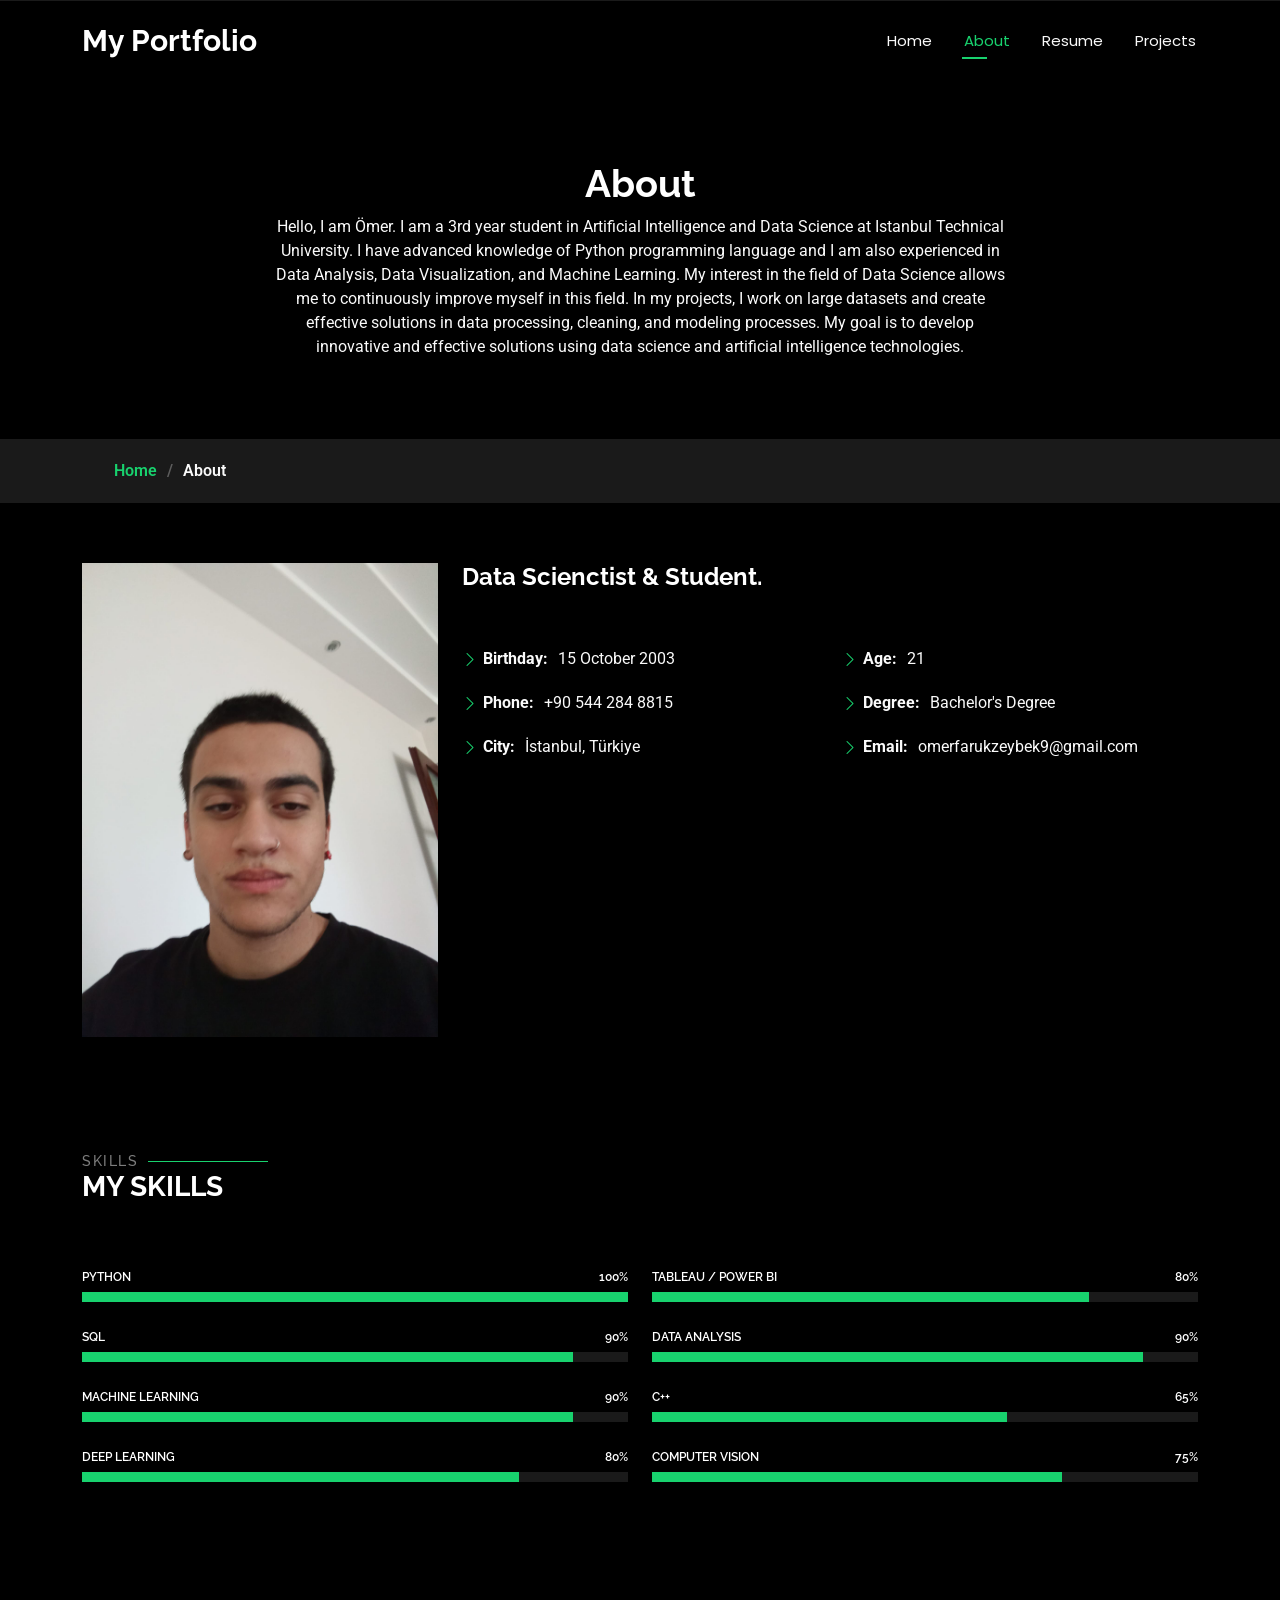
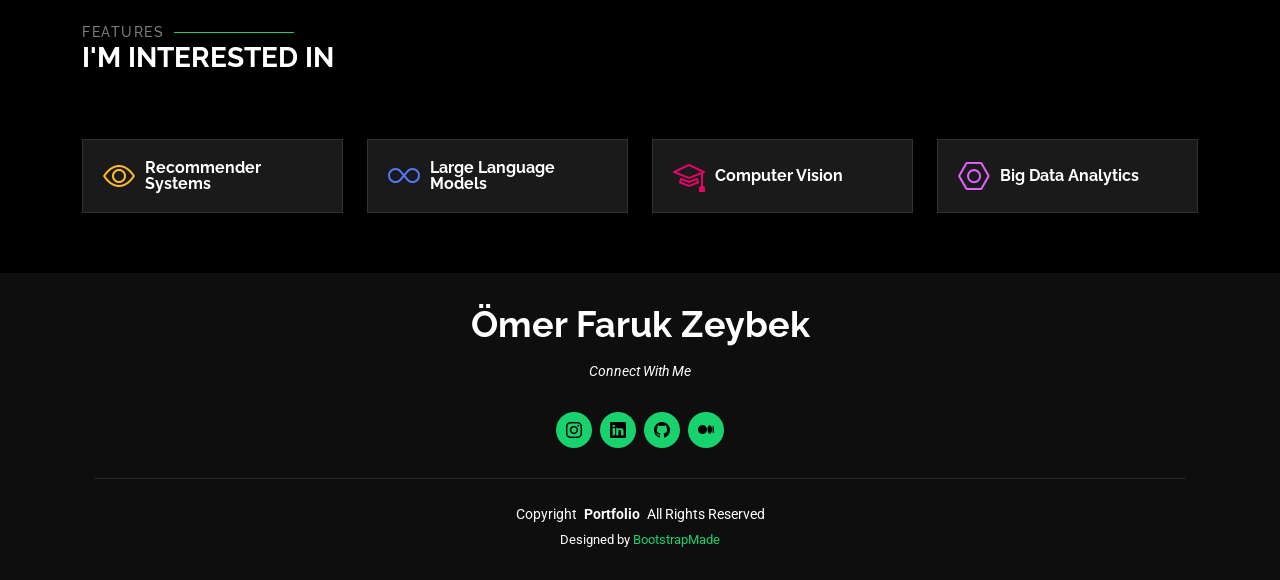
==== about.html @ 0b66c5a7 "initial commit" ====
<!DOCTYPE html>
<html lang="en">

<head>
  <meta charset="utf-8">
  <meta content="width=device-width, initial-scale=1.0" name="viewport">
  <title>Omer's Portfolio Website</title>
  <meta name="description" content="Omer's personal portfolio featuring data science, artificial intelligence projects. Explore detailed information about my professional background, projects, and contact details.">
  <meta name="keywords" content="Omer, Data Science, Artificial Intelligence, Data Analysis, Machine Learning, Python, Project Portfolio, Technology, Software Development, Data Science Projects">

  <!-- Favicons -->
  <link href="assets/img/favicon.png" rel="icon">
  <link href="assets/img/apple-touch-icon.png" rel="apple-touch-icon">

  <!-- Fonts -->
  <link href="https://fonts.googleapis.com" rel="preconnect">
  <link href="https://fonts.gstatic.com" rel="preconnect" crossorigin>
  <link href="https://fonts.googleapis.com/css2?family=Roboto:ital,wght@0,100;0,300;0,400;0,500;0,700;0,900;1,100;1,300;1,400;1,500;1,700;1,900&family=Poppins:ital,wght@0,100;0,200;0,300;0,400;0,500;0,600;0,700;0,800;0,900;1,100;1,200;1,300;1,400;1,500;1,600;1,700;1,800;1,900&family=Raleway:ital,wght@0,100;0,200;0,300;0,400;0,500;0,600;0,700;0,800;0,900;1,100;1,200;1,300;1,400;1,500;1,600;1,700;1,800;1,900&display=swap" rel="stylesheet">

  <!-- Vendor CSS Files -->
  <link href="assets/vendor/bootstrap/css/bootstrap.min.css" rel="stylesheet">
  <link href="assets/vendor/bootstrap-icons/bootstrap-icons.css" rel="stylesheet">
  <link href="assets/vendor/aos/aos.css" rel="stylesheet">
  <link href="assets/vendor/swiper/swiper-bundle.min.css" rel="stylesheet">
  <link href="assets/vendor/glightbox/css/glightbox.min.css" rel="stylesheet">

  <!-- Main CSS File -->
  <link href="assets/css/main.css" rel="stylesheet">

  <!-- =======================================================
  * Template Name: Personal
  * Template URL: https://bootstrapmade.com/personal-free-resume-bootstrap-template/
  * Updated: Nov 04 2024 with Bootstrap v5.3.3
  * Author: BootstrapMade.com
  * License: https://bootstrapmade.com/license/
  ======================================================== -->
</head>

<body class="about-page">

  <header id="header" class="header d-flex align-items-center fixed-top">
    <div class="container-fluid container-xl position-relative d-flex align-items-center justify-content-between">

      <a href="index.html" class="logo d-flex align-items-center">
        <!-- Uncomment the line below if you also wish to use an image logo -->
        <!-- <img src="assets/img/logo.png" alt=""> -->
        <h1 class="sitename">My Portfolio</h1>
      </a>

      <nav id="navmenu" class="navmenu">
        <ul>
          <li><a href="index.html">Home</a></li>
          <li><a href="about.html" class="active">About</a></li>
          <li><a href="resume.html">Resume</a></li>
          <li><a href="services.html">Projects</a></li>
        </ul>
        <i class="mobile-nav-toggle d-xl-none bi bi-list"></i>
      </nav>

    </div>
  </header>

  <main class="main">

    <!-- Page Title -->
    <div class="page-title" data-aos="fade">
      <div class="heading">
        <div class="container">
          <div class="row d-flex justify-content-center text-center">
            <div class="col-lg-8">
              <h1>About</h1>
              <p class="mb-0">Hello, I am Ömer. I am a 3rd year student in Artificial Intelligence and Data Science at Istanbul Technical University. I have advanced knowledge of Python programming language and I am also experienced in Data Analysis, Data Visualization, and Machine Learning.
                My interest in the field of Data Science allows me to continuously improve myself in this field. In my projects, I work on large datasets and create effective solutions in data processing, cleaning, and modeling processes. My goal is to develop innovative and effective solutions using data science and artificial intelligence technologies.</p>
            </div>
          </div>
        </div>
      </div>
      <nav class="breadcrumbs">
        <div class="container">
          <ol>
            <li><a href="index.html">Home</a></li>
            <li class="current">About</li>
          </ol>
        </div>
      </nav>
    </div><!-- End Page Title -->

    <!-- About Section -->
    <section id="about" class="about section">

      <div class="container" data-aos="fade-up" data-aos-delay="100">

        <div class="row gy-4 justify-content-center">
          <div class="col-lg-4">
            <img src="assets/img/profile-img.jpg" class="img-fluid" alt="">
          </div>
          <div class="col-lg-8 content">
            <h2>Data Scienctist &amp; Student.</h2>
            <p class="fst-italic py-3">
            </p>
            <div class="row">
              <div class="col-lg-6">
                <ul>
                  <li><i class="bi bi-chevron-right"></i> <strong>Birthday:</strong> <span>15 October 2003</span></li>
                  <li><i class="bi bi-chevron-right"></i> <strong>Phone:</strong> <span>+90 544 284 8815</span></li>
                  <li><i class="bi bi-chevron-right"></i> <strong>City:</strong> <span>İstanbul, Türkiye</span></li>
                </ul>
              </div>
              <div class="col-lg-6">
                <ul>
                  <li><i class="bi bi-chevron-right"></i> <strong>Age:</strong> <span>21</span></li>
                  <li><i class="bi bi-chevron-right"></i> <strong>Degree:</strong> <span>Bachelor's Degree</span></li>
                  <li><i class="bi bi-chevron-right"></i> <strong>Email:</strong> <span>omerfarukzeybek9@gmail.com</span></li>
                </ul>
              </div>
            </div>
          </div>
        </div>

      </div>

    </section><!-- /About Section -->

    <!-- Skills Section -->
    <section id="skills" class="skills section">

      <!-- Section Title -->
      <div class="container section-title" data-aos="fade-up">
        <h2>Skills</h2>
        <div><span>My</span> <span class="description-title">Skills</span></div>
      </div><!-- End Section Title -->

      <div class="container" data-aos="fade-up" data-aos-delay="100">

        <div class="row skills-content skills-animation">

          <div class="col-lg-6">

            <div class="progress">
              <span class="skill"><span>Python</span> <i class="val">100%</i></span>
              <div class="progress-bar-wrap">
                <div class="progress-bar" role="progressbar" aria-valuenow="100" aria-valuemin="0" aria-valuemax="100"></div>
              </div>
            </div><!-- End Skills Item -->

            <div class="progress">
              <span class="skill"><span>SQL</span> <i class="val">90%</i></span>
              <div class="progress-bar-wrap">
                <div class="progress-bar" role="progressbar" aria-valuenow="90" aria-valuemin="0" aria-valuemax="100"></div>
              </div>
            </div><!-- End Skills Item -->

            <div class="progress">
              <span class="skill"><span>Machine Learning</span> <i class="val">90%</i></span>
              <div class="progress-bar-wrap">
                <div class="progress-bar" role="progressbar" aria-valuenow="90" aria-valuemin="0" aria-valuemax="100"></div>
              </div>
            </div>
            <div class="progress">
              <span class="skill"><span>Deep Learning</span> <i class="val">80%</i></span>
              <div class="progress-bar-wrap">
                <div class="progress-bar" role="progressbar" aria-valuenow="80" aria-valuemin="0" aria-valuemax="100"></div>
              </div>
            </div><!-- End Skills Item -->

          </div>

          <div class="col-lg-6">

            <div class="progress">
              <span class="skill"><span>Tableau / Power BI</span> <i class="val">80%</i></span>
              <div class="progress-bar-wrap">
                <div class="progress-bar" role="progressbar" aria-valuenow="80" aria-valuemin="0" aria-valuemax="100"></div>
              </div>
            </div><!-- End Skills Item -->

            <div class="progress">
              <span class="skill"><span>Data Analysis</span> <i class="val">90%</i></span>
              <div class="progress-bar-wrap">
                <div class="progress-bar" role="progressbar" aria-valuenow="90" aria-valuemin="0" aria-valuemax="100"></div>
              </div>
            </div><!-- End Skills Item -->

            <div class="progress">
              <span class="skill"><span>C++</span> <i class="val">65%</i></span>
              <div class="progress-bar-wrap">
                <div class="progress-bar" role="progressbar" aria-valuenow="65" aria-valuemin="0" aria-valuemax="100"></div>
              </div>
            </div>
            <div class="progress">
              <span class="skill"><span>Computer Vision</span> <i class="val">75%</i></span>
              <div class="progress-bar-wrap">
                <div class="progress-bar" role="progressbar" aria-valuenow="75" aria-valuemin="0" aria-valuemax="100"></div>
              </div>
            </div><!-- End Skills Item -->

          </div>

        </div>

      </div>

    </section><!-- /Skills Section -->

    <!-- Interests Section -->
    <section id="interests" class="interests section">

      <!-- Section Title -->
      <div class="container section-title" data-aos="fade-up">
        <h2>Features</h2>
        <div><span>I'm</span> <span class="description-title">interested in</span></div>
      </div><!-- End Section Title -->

      <div class="container">

        <div class="row gy-4">

          <div class="col-lg-3 col-md-4" data-aos="fade-up" data-aos-delay="100">
            <div class="features-item">
              <i class="bi bi-eye" style="color: #ffbb2c;"></i>
              <h3><a href="" class="stretched-link">Recommender Systems</a></h3>
            </div>
          </div><!-- End Feature Item -->

          <div class="col-lg-3 col-md-4" data-aos="fade-up" data-aos-delay="200">
            <div class="features-item">
              <i class="bi bi-infinity" style="color: #5578ff;"></i>
              <h3><a href="" class="stretched-link">Large Language Models</a></h3>
            </div>
          </div><!-- End Feature Item -->

          <div class="col-lg-3 col-md-4" data-aos="fade-up" data-aos-delay="300">
            <div class="features-item">
              <i class="bi bi-mortarboard" style="color: #e80368;"></i>
              <h3><a href="" class="stretched-link">Computer Vision</a></h3>
            </div>
          </div><!-- End Feature Item -->
          <div class="col-lg-3 col-md-4" data-aos="fade-up" data-aos-delay="400">
            <div class="features-item">
              <i class="bi bi-nut" style="color: #e361ff;"></i>
              <h3><a href="" class="stretched-link">Big Data Analytics</a></h3>
            </div>
          </div><!-- End Feature Item -->
        </div>

      </div>

    </section><!-- /Interests Section -->

  </main>

  <footer id="footer" class="footer dark-background">
    <div class="container">
      <h3 class="sitename">Ömer Faruk Zeybek</h3>
      <p>Connect With Me</p>
      <div class="social-links d-flex justify-content-center">
        <a href="https://www.instagram.com/omerzzeybek9/" target="_blank"><i class="bi bi-instagram"></i></a>
        <a href="https://www.linkedin.com/in/%C3%B6mer-faruk-zeybek/" target="_blank"><i class="bi bi-linkedin"></i></a>
        <a href="https://github.com/omerzzeybek9" target="_blank"><i class="bi bi-github"></i></a>
        <a href="https://medium.com/@omerfarukzeybek9" target="_blank"><i class="bi bi-medium"></i></a>
      </div>
      <div class="container">
        <div class="copyright">
          <span>Copyright</span> <strong class="px-1 sitename">Portfolio</strong> <span>All Rights Reserved</span>
        </div>
        <div class="credits">
          Designed by <a href="https://bootstrapmade.com/">BootstrapMade</a>
        </div>
      </div>
    </div>
  </footer>

  <!-- Scroll Top -->
  <a href="#" id="scroll-top" class="scroll-top d-flex align-items-center justify-content-center"><i class="bi bi-arrow-up-short"></i></a>

  <!-- Preloader -->
  <div id="preloader"></div>

  <!-- Vendor JS Files -->
  <script src="assets/vendor/bootstrap/js/bootstrap.bundle.min.js"></script>
  <script src="assets/vendor/php-email-form/validate.js"></script>
  <script src="assets/vendor/aos/aos.js"></script>
  <script src="assets/vendor/typed.js/typed.umd.js"></script>
  <script src="assets/vendor/purecounter/purecounter_vanilla.js"></script>
  <script src="assets/vendor/waypoints/noframework.waypoints.js"></script>
  <script src="assets/vendor/swiper/swiper-bundle.min.js"></script>
  <script src="assets/vendor/glightbox/js/glightbox.min.js"></script>
  <script src="assets/vendor/imagesloaded/imagesloaded.pkgd.min.js"></script>
  <script src="assets/vendor/isotope-layout/isotope.pkgd.min.js"></script>

  <!-- Main JS File -->
  <script src="assets/js/main.js"></script>

</body>

</html>
---- assets/css/main.css ----
/**
* Template Name: Personal
* Template URL: https://bootstrapmade.com/personal-free-resume-bootstrap-template/
* Updated: Nov 04 2024 with Bootstrap v5.3.3
* Author: BootstrapMade.com
* License: https://bootstrapmade.com/license/
*/

/*--------------------------------------------------------------
# Font & Color Variables
# Help: https://bootstrapmade.com/color-system/
--------------------------------------------------------------*/
/* Fonts */
:root {
  --default-font: "Roboto",  system-ui, -apple-system, "Segoe UI", Roboto, "Helvetica Neue", Arial, "Noto Sans", "Liberation Sans", sans-serif, "Apple Color Emoji", "Segoe UI Emoji", "Segoe UI Symbol", "Noto Color Emoji";
  --heading-font: "Raleway",  sans-serif;
  --nav-font: "Poppins",  sans-serif;
}

/* Global Colors - The following color variables are used throughout the website. Updating them here will change the color scheme of the entire website */
:root { 
  --background-color: #000000; /* Background color for the entire website, including individual sections */
  --default-color: #fafafa; /* Default color used for the majority of the text content across the entire website */
  --heading-color: #ffffff; /* Color for headings, subheadings and title throughout the website */
  --accent-color: #18d26e; /* Accent color that represents your brand on the website. It's used for buttons, links, and other elements that need to stand out */
  --surface-color: #1a1a1a; /* The surface color is used as a background of boxed elements within sections, such as cards, icon boxes, or other elements that require a visual separation from the global background. */
  --contrast-color: #000000; /* Contrast color for text, ensuring readability against backgrounds of accent, heading, or default colors. */
}

/* Nav Menu Colors - The following color variables are used specifically for the navigation menu. They are separate from the global colors to allow for more customization options */
:root {
  --nav-color: #fafafa;  /* The default color of the main navmenu links */
  --nav-hover-color: #18d26e; /* Applied to main navmenu links when they are hovered over or active */
  --nav-mobile-background-color: #1a1a1a; /* Used as the background color for mobile navigation menu */
  --nav-dropdown-background-color: #1a1a1a; /* Used as the background color for dropdown items that appear when hovering over primary navigation items */
  --nav-dropdown-color: #fafafa; /* Used for navigation links of the dropdown items in the navigation menu. */
  --nav-dropdown-hover-color: #18d26e; /* Similar to --nav-hover-color, this color is applied to dropdown navigation links when they are hovered over. */
}

/* Color Presets - These classes override global colors when applied to any section or element, providing reuse of the sam color scheme. */

.light-background {
  --background-color: #1a1a1a;
  --surface-color: #343434;
}

.dark-background {
  --background-color: rgba(15, 15, 15, 0.975);
  --default-color: #ffffff;
  --heading-color: #ffffff;
  --surface-color: #292929f9;
  --contrast-color: #000000;
}

/* Smooth scroll */
:root {
  scroll-behavior: smooth;
}

/*--------------------------------------------------------------
# General Styling & Shared Classes
--------------------------------------------------------------*/
body {
  color: var(--default-color);
  background-color: var(--background-color);
  font-family: var(--default-font);
}

a {
  color: var(--accent-color);
  text-decoration: none;
  transition: 0.3s;
}

a:hover {
  color: color-mix(in srgb, var(--accent-color), transparent 25%);
  text-decoration: none;
}

h1,
h2,
h3,
h4,
h5,
h6 {
  color: var(--heading-color);
  font-family: var(--heading-font);
}

/* PHP Email Form Messages
------------------------------*/
.php-email-form .error-message {
  display: none;
  background: #df1529;
  color: #ffffff;
  text-align: left;
  padding: 15px;
  margin-bottom: 24px;
  font-weight: 600;
}

.php-email-form .sent-message {
  display: none;
  color: #ffffff;
  background: #059652;
  text-align: center;
  padding: 15px;
  margin-bottom: 24px;
  font-weight: 600;
}

.php-email-form .loading {
  display: none;
  background: var(--surface-color);
  text-align: center;
  padding: 15px;
  margin-bottom: 24px;
}

.php-email-form .loading:before {
  content: "";
  display: inline-block;
  border-radius: 50%;
  width: 24px;
  height: 24px;
  margin: 0 10px -6px 0;
  border: 3px solid var(--accent-color);
  border-top-color: var(--surface-color);
  animation: php-email-form-loading 1s linear infinite;
}

@keyframes php-email-form-loading {
  0% {
    transform: rotate(0deg);
  }

  100% {
    transform: rotate(360deg);
  }
}

/*--------------------------------------------------------------
# Global Header
--------------------------------------------------------------*/
.header {
  --background-color: rgba(0, 0, 0, 0);
  color: var(--default-color);
  background-color: var(--background-color);
  padding: 15px 0;
  transition: all 0.5s;
  z-index: 997;
}

.header .logo {
  line-height: 1;
}

.header .logo img {
  max-height: 32px;
  margin-right: 8px;
}

.header .logo h1 {
  font-size: 30px;
  margin: 0;
  font-weight: 700;
  color: var(--heading-color);
}

.scrolled .header {
  box-shadow: 0px 0 18px rgba(0, 0, 0, 0.1);
}

/* Global Header on Scroll
------------------------------*/
.scrolled .header {
  --background-color: rgba(0, 0, 0, 0.8);
}

/*--------------------------------------------------------------
# Navigation Menu
--------------------------------------------------------------*/
/* Desktop Navigation */
@media (min-width: 1200px) {
  .navmenu {
    padding: 0;
  }

  .navmenu ul {
    margin: 0;
    padding: 0;
    display: flex;
    list-style: none;
    align-items: center;
  }

  .navmenu li {
    position: relative;
  }

  .navmenu>ul>li {
    white-space: nowrap;
    padding: 15px 14px;
  }

  .navmenu>ul>li:last-child {
    padding-right: 0;
  }

  .navmenu a,
  .navmenu a:focus {
    color: var(--nav-color);
    font-size: 15px;
    padding: 0 2px;
    font-family: var(--nav-font);
    font-weight: 400;
    display: flex;
    align-items: center;
    justify-content: space-between;
    white-space: nowrap;
    transition: 0.3s;
    position: relative;
  }

  .navmenu a i,
  .navmenu a:focus i {
    font-size: 12px;
    line-height: 0;
    margin-left: 5px;
    transition: 0.3s;
  }

  .navmenu>ul>li>a:before {
    content: "";
    position: absolute;
    height: 2px;
    bottom: -6px;
    left: 0;
    background-color: var(--nav-hover-color);
    visibility: hidden;
    width: 0px;
    transition: all 0.3s ease-in-out 0s;
  }

  .navmenu a:hover:before,
  .navmenu li:hover>a:before,
  .navmenu .active:before {
    visibility: visible;
    width: 25px;
  }

  .navmenu li:hover>a,
  .navmenu .active,
  .navmenu .active:focus {
    color: var(--nav-hover-color);
  }

  .navmenu .dropdown ul {
    margin: 0;
    padding: 10px 0;
    background: var(--nav-dropdown-background-color);
    display: block;
    position: absolute;
    visibility: hidden;
    left: 14px;
    top: 130%;
    opacity: 0;
    transition: 0.3s;
    border-radius: 4px;
    z-index: 99;
    box-shadow: 0px 0px 30px rgba(0, 0, 0, 0.1);
  }

  .navmenu .dropdown ul li {
    min-width: 200px;
  }

  .navmenu .dropdown ul a {
    padding: 10px 20px;
    font-size: 15px;
    text-transform: none;
    color: var(--nav-dropdown-color);
  }

  .navmenu .dropdown ul a i {
    font-size: 12px;
  }

  .navmenu .dropdown ul a:hover,
  .navmenu .dropdown ul .active:hover,
  .navmenu .dropdown ul li:hover>a {
    color: var(--nav-dropdown-hover-color);
  }

  .navmenu .dropdown:hover>ul {
    opacity: 1;
    top: 100%;
    visibility: visible;
  }

  .navmenu .dropdown .dropdown ul {
    top: 0;
    left: -90%;
    visibility: hidden;
  }

  .navmenu .dropdown .dropdown:hover>ul {
    opacity: 1;
    top: 0;
    left: -100%;
    visibility: visible;
  }
}

/* Mobile Navigation */
@media (max-width: 1199px) {
  .mobile-nav-toggle {
    color: var(--nav-color);
    font-size: 28px;
    line-height: 0;
    margin-right: 10px;
    cursor: pointer;
    transition: color 0.3s;
  }

  .navmenu {
    padding: 0;
    z-index: 9997;
  }

  .navmenu ul {
    display: none;
    list-style: none;
    position: absolute;
    inset: 60px 20px 20px 20px;
    padding: 10px 0;
    margin: 0;
    border-radius: 6px;
    background-color: var(--nav-mobile-background-color);
    border: 1px solid color-mix(in srgb, var(--default-color), transparent 90%);
    box-shadow: none;
    overflow-y: auto;
    transition: 0.3s;
    z-index: 9998;
  }

  .navmenu a,
  .navmenu a:focus {
    color: var(--nav-dropdown-color);
    padding: 10px 20px;
    font-family: var(--nav-font);
    font-size: 17px;
    font-weight: 500;
    display: flex;
    align-items: center;
    justify-content: space-between;
    white-space: nowrap;
    transition: 0.3s;
  }

  .navmenu a i,
  .navmenu a:focus i {
    font-size: 12px;
    line-height: 0;
    margin-left: 5px;
    width: 30px;
    height: 30px;
    display: flex;
    align-items: center;
    justify-content: center;
    border-radius: 50%;
    transition: 0.3s;
    background-color: color-mix(in srgb, var(--accent-color), transparent 90%);
  }

  .navmenu a i:hover,
  .navmenu a:focus i:hover {
    background-color: var(--accent-color);
    color: var(--contrast-color);
  }

  .navmenu a:hover,
  .navmenu .active,
  .navmenu .active:focus {
    color: var(--nav-dropdown-hover-color);
  }

  .navmenu .active i,
  .navmenu .active:focus i {
    background-color: var(--accent-color);
    color: var(--contrast-color);
    transform: rotate(180deg);
  }

  .navmenu .dropdown ul {
    position: static;
    display: none;
    z-index: 99;
    padding: 10px 0;
    margin: 10px 20px;
    background-color: var(--nav-dropdown-background-color);
    transition: all 0.5s ease-in-out;
  }

  .navmenu .dropdown ul ul {
    background-color: rgba(33, 37, 41, 0.1);
  }

  .navmenu .dropdown>.dropdown-active {
    display: block;
    background-color: rgba(33, 37, 41, 0.03);
  }

  .mobile-nav-active {
    overflow: hidden;
  }

  .mobile-nav-active .mobile-nav-toggle {
    color: #fff;
    position: absolute;
    font-size: 32px;
    top: 15px;
    right: 15px;
    margin-right: 0;
    z-index: 9999;
  }

  .mobile-nav-active .navmenu {
    position: fixed;
    overflow: hidden;
    inset: 0;
    background: rgba(33, 37, 41, 0.8);
    transition: 0.3s;
  }

  .mobile-nav-active .navmenu>ul {
    display: block;
  }
}

/*--------------------------------------------------------------
# Global Footer
--------------------------------------------------------------*/
.footer {
  color: var(--default-color);
  background-color: var(--background-color);
  font-size: 14px;
  text-align: center;
  padding: 30px 0;
  position: relative;
}

.footer h3 {
  font-size: 36px;
  font-weight: 700;
  position: relative;
  padding: 0;
  margin: 0 0 15px 0;
}

.footer p {
  font-size: 15;
  font-style: italic;
  padding: 0;
  margin: 0 0 30px 0;
}

.footer .social-links {
  margin: 0 0 30px 0;
}

.footer .social-links a {
  font-size: 16px;
  display: flex;
  align-items: center;
  justify-content: center;
  background: var(--accent-color);
  color: var(--contrast-color);
  line-height: 1;
  margin: 0 4px;
  border-radius: 50%;
  text-align: center;
  width: 36px;
  height: 36px;
  transition: 0.3s;
}

.footer .social-links a:hover {
  background: color-mix(in srgb, var(--accent-color), transparent 20%);
  text-decoration: none;
}

.footer .copyright {
  padding-top: 25px;
  border-top: 1px solid color-mix(in srgb, var(--default-color), transparent 90%);
}

.footer .credits {
  font-size: 13px;
  padding-top: 5px;
}

/*--------------------------------------------------------------
# Preloader
--------------------------------------------------------------*/
#preloader {
  position: fixed;
  inset: 0;
  z-index: 999999;
  overflow: hidden;
  background: var(--background-color);
  transition: all 0.6s ease-out;
}

#preloader:before {
  content: "";
  position: fixed;
  top: calc(50% - 30px);
  left: calc(50% - 30px);
  border: 6px solid #ffffff;
  border-color: var(--accent-color) transparent var(--accent-color) transparent;
  border-radius: 50%;
  width: 60px;
  height: 60px;
  animation: animate-preloader 1.5s linear infinite;
}

@keyframes animate-preloader {
  0% {
    transform: rotate(0deg);
  }

  100% {
    transform: rotate(360deg);
  }
}

/*--------------------------------------------------------------
# Scroll Top Button
--------------------------------------------------------------*/
.scroll-top {
  position: fixed;
  visibility: hidden;
  opacity: 0;
  right: 15px;
  bottom: -15px;
  z-index: 99999;
  background-color: var(--accent-color);
  width: 44px;
  height: 44px;
  border-radius: 50px;
  transition: all 0.4s;
}

.scroll-top i {
  font-size: 24px;
  color: var(--contrast-color);
  line-height: 0;
}

.scroll-top:hover {
  background-color: color-mix(in srgb, var(--accent-color), transparent 20%);
  color: var(--contrast-color);
}

.scroll-top.active {
  visibility: visible;
  opacity: 1;
  bottom: 15px;
}

/*--------------------------------------------------------------
# Disable aos animation delay on mobile devices
--------------------------------------------------------------*/
@media screen and (max-width: 768px) {
  [data-aos-delay] {
    transition-delay: 0 !important;
  }
}

/*--------------------------------------------------------------
# Global Page Titles & Breadcrumbs
--------------------------------------------------------------*/
.page-title {
  color: var(--default-color);
  background-color: var(--background-color);
  position: relative;
}

.page-title .heading {
  padding: 160px 0 80px 0;
  border-top: 1px solid color-mix(in srgb, var(--default-color), transparent 90%);
}

.page-title .heading h1 {
  font-size: 38px;
  font-weight: 700;
}

.page-title nav {
  background-color: color-mix(in srgb, var(--default-color), transparent 90%);
  padding: 20px 0;
}

.page-title nav ol {
  display: flex;
  flex-wrap: wrap;
  list-style: none;
  margin: 0;
  font-size: 16px;
  font-weight: 600;
}

.page-title nav ol li+li {
  padding-left: 10px;
}

.page-title nav ol li+li::before {
  content: "/";
  display: inline-block;
  padding-right: 10px;
  color: color-mix(in srgb, var(--default-color), transparent 70%);
}

/*--------------------------------------------------------------
# Global Sections
--------------------------------------------------------------*/
section,
.section {
  color: var(--default-color);
  background-color: var(--background-color);
  padding: 60px 0;
  scroll-margin-top: 100px;
  overflow: clip;
}

@media (max-width: 1199px) {

  section,
  .section {
    scroll-margin-top: 66px;
  }
}

/*--------------------------------------------------------------
# Global Section Titles
--------------------------------------------------------------*/
.section-title {
  padding-bottom: 60px;
  position: relative;
}

.section-title h2 {
  font-size: 14px;
  font-weight: 500;
  padding: 0;
  line-height: 1px;
  margin: 0;
  letter-spacing: 1.5px;
  text-transform: uppercase;
  color: color-mix(in srgb, var(--default-color), transparent 50%);
  position: relative;
}

.section-title h2::after {
  content: "";
  width: 120px;
  height: 1px;
  display: inline-block;
  background: var(--accent-color);
  margin: 4px 10px;
}

.section-title div {
  color: var(--heading-color);
  margin: 0;
  margin: 0;
  font-size: 28px;
  font-weight: 700;
  text-transform: uppercase;
  font-family: var(--heading-font);
}

/*--------------------------------------------------------------
# Hero Section
--------------------------------------------------------------*/
.hero {
  width: 100%;
  min-height: 100vh;
  position: relative;
  padding: 80px 0;
  display: flex;
  align-items: center;
  justify-content: center;
}

.hero img {
  position: absolute;
  inset: 0;
  display: block;
  width: 100%;
  height: 100%;
  object-fit: cover;
  z-index: 1;
}

.hero .container {
  position: relative;
  z-index: 3;
}

.hero h2 {
  margin: 0;
  font-size: 64px;
  font-weight: 700;
}

.hero p {
  margin: 5px 0 0 0;
  font-size: 26px;
}

.hero p span {
  letter-spacing: 1px;
  border-bottom: 2px solid var(--accent-color);
}

.hero .social-links {
  margin-top: 25px;
}

.hero .social-links a {
  background-color: color-mix(in srgb, var(--default-color), transparent 90%);
  color: var(--default-color);
  font-size: 14px;
  width: 40px;
  height: 40px;
  border-radius: 50px;
  display: inline-flex;
  align-items: center;
  justify-content: center;
  margin-right: 20px;
  transition: 0.3s;
}

.hero .social-links a:hover {
  background-color: var(--accent-color);
}

@media (max-width: 768px) {
  .hero h2 {
    font-size: 32px;
  }

  .hero p {
    font-size: 20px;
  }
}

/*--------------------------------------------------------------
# About Section
--------------------------------------------------------------*/
.about .content h2 {
  font-weight: 700;
  font-size: 24px;
}

.about .content ul {
  list-style: none;
  padding: 0;
}

.about .content ul li {
  margin-bottom: 20px;
  display: flex;
  align-items: center;
}

.about .content ul strong {
  margin-right: 10px;
}

.about .content ul i {
  font-size: 16px;
  margin-right: 5px;
  color: var(--accent-color);
  line-height: 0;
}

/*--------------------------------------------------------------
# Stats Section
--------------------------------------------------------------*/
.stats i {
  background-color: var(--surface-color);
  color: var(--accent-color);
  box-shadow: 0px 2px 25px rgba(0, 0, 0, 0.1);
  width: 54px;
  height: 54px;
  font-size: 24px;
  border-radius: 50px;
  border: 2px solid var(--background-color);
  display: inline-flex;
  align-items: center;
  justify-content: center;
  position: relative;
  z-index: 1;
}

.stats .stats-item {
  background-color: var(--surface-color);
  margin-top: -27px;
  padding: 30px 30px 25px 30px;
  width: 100%;
  position: relative;
  text-align: center;
  box-shadow: 0px 2px 35px rgba(0, 0, 0, 0.1);
  border-radius: 4px;
  z-index: 0;
}

.stats .stats-item span {
  font-size: 36px;
  display: block;
  font-weight: 700;
  color: color-mix(in srgb, var(--default-color), transparent 20%);
}

.stats .stats-item p {
  padding: 0;
  margin: 0;
  font-family: var(--heading-font);
  font-size: 16px;
}

/*--------------------------------------------------------------
# Skills Section
--------------------------------------------------------------*/
.skills .progress {
  height: 60px;
  display: block;
  background: none;
  border-radius: 0;
}

.skills .progress .skill {
  color: var(--heading-color);
  padding: 0;
  margin: 0 0 6px 0;
  text-transform: uppercase;
  display: block;
  font-weight: 600;
  font-family: var(--heading-font);
}

.skills .progress .skill .val {
  float: right;
  font-style: normal;
}

.skills .progress-bar-wrap {
  background: color-mix(in srgb, var(--default-color), transparent 90%);
  height: 10px;
}

.skills .progress-bar {
  width: 1px;
  height: 10px;
  transition: 0.9s;
  background-color: var(--accent-color);
}

/*--------------------------------------------------------------
# Interests Section
--------------------------------------------------------------*/
.interests .features-item {
  background-color: var(--surface-color);
  display: flex;
  align-items: center;
  padding: 20px;
  transition: 0.3s;
  border: 1px solid color-mix(in srgb, var(--default-color), transparent 90%);
  position: relative;
}

.interests .features-item i {
  font-size: 32px;
  padding-right: 10px;
  line-height: 0;
}

.interests .features-item h3 {
  font-weight: 700;
  margin: 0;
  padding: 0;
  line-height: 1;
  font-size: 16px;
}

.interests .features-item h3 a {
  color: var(--heading-color);
  transition: 0.3s;
}

.interests .features-item:hover {
  border-color: var(--accent-color);
}

.interests .features-item:hover h3 a {
  color: var(--accent-color);
}

/*--------------------------------------------------------------
# Testimonials Section
--------------------------------------------------------------*/
.testimonials .testimonials-carousel,
.testimonials .testimonials-slider {
  overflow: hidden;
}

.testimonials .testimonial-item {
  box-sizing: content-box;
  min-height: 320px;
}

.testimonials .testimonial-item .testimonial-img {
  width: 90px;
  border-radius: 50%;
  margin: -40px 0 0 40px;
  position: relative;
  z-index: 2;
  border: 6px solid var(--background-color);
}

.testimonials .testimonial-item h3 {
  font-size: 18px;
  font-weight: bold;
  margin: 10px 0 5px 45px;
}

.testimonials .testimonial-item h4 {
  font-size: 14px;
  color: color-mix(in srgb, var(--default-color), transparent 20%);
  margin: 0 0 0 45px;
}

.testimonials .testimonial-item .quote-icon-left,
.testimonials .testimonial-item .quote-icon-right {
  color: color-mix(in srgb, var(--accent-color), transparent 50%);
  font-size: 26px;
  line-height: 0;
}

.testimonials .testimonial-item .quote-icon-left {
  display: inline-block;
  left: -5px;
  position: relative;
}

.testimonials .testimonial-item .quote-icon-right {
  display: inline-block;
  right: -5px;
  position: relative;
  top: 10px;
  transform: scale(-1, -1);
}

.testimonials .testimonial-item p {
  font-style: italic;
  margin: 0 15px 0 15px;
  padding: 20px 20px 60px 20px;
  background: var(--surface-color);
  border-radius: 6px;
  position: relative;
  z-index: 1;
}

.testimonials .swiper-wrapper {
  height: auto;
}

.testimonials .swiper-pagination {
  margin-top: 20px;
  position: relative;
}

.testimonials .swiper-pagination .swiper-pagination-bullet {
  width: 12px;
  height: 12px;
  background-color: var(--background-color);
  opacity: 1;
  border: 1px solid var(--accent-color);
}

.testimonials .swiper-pagination .swiper-pagination-bullet-active {
  background-color: var(--accent-color);
}

/*--------------------------------------------------------------
# Resume Section
--------------------------------------------------------------*/
.resume .resume-title {
  color: var(--heading-color);
  font-size: 26px;
  font-weight: 700;
  margin-top: 20px;
  margin-bottom: 20px;
}

.resume .resume-item {
  padding: 0 0 20px 20px;
  margin-top: -2px;
  border-left: 2px solid var(--accent-color);
  position: relative;
}

.resume .resume-item h4 {
  line-height: 18px;
  font-size: 18px;
  font-weight: 600;
  text-transform: uppercase;
  color: color-mix(in srgb, var(--default-color), transparent 20%);
  margin-bottom: 10px;
}

.resume .resume-item h5 {
  font-size: 16px;
  padding: 5px 15px;
  display: inline-block;
  font-weight: 600;
  margin-bottom: 10px;
}

.resume .resume-item ul {
  padding-left: 20px;
}

.resume .resume-item ul li {
  padding-bottom: 10px;
}

.resume .resume-item:last-child {
  padding-bottom: 0;
}

.resume .resume-item::before {
  content: "";
  position: absolute;
  width: 16px;
  height: 16px;
  border-radius: 50px;
  left: -9px;
  top: 0;
  background: var(--background-color);
  border: 2px solid var(--accent-color);
}

/*--------------------------------------------------------------
# Services Section
--------------------------------------------------------------*/
.services .service-item {
  background-color: var(--surface-color);
  text-align: center;
  padding: 80px 20px;
  transition: all ease-in-out 0.3s;
  height: 100%;
}

.services .service-item .icon {
  margin: 0 auto;
  width: 64px;
  height: 64px;
  background: var(--accent-color);
  border-radius: 4px;
  display: flex;
  align-items: center;
  justify-content: center;
  margin-bottom: 20px;
  transition: 0.3s;
  transform-style: preserve-3d;
}

.services .service-item .icon i {
  color: var(--contrast-color);
  font-size: 28px;
  transition: ease-in-out 0.3s;
}

.services .service-item .icon::before {
  position: absolute;
  content: "";
  left: -8px;
  top: -8px;
  height: 100%;
  width: 100%;
  background: color-mix(in srgb, var(--accent-color), transparent 80%);
  border-radius: 5px;
  transition: all 0.3s ease-out 0s;
  transform: translateZ(-1px);
}

.services .service-item h3 {
  font-weight: 700;
  margin: 10px 0 15px 0;
  font-size: 22px;
}

.services .service-item p {
  line-height: 24px;
  font-size: 14px;
  margin-bottom: 0;
}

.services .service-item:hover {
  background: var(--accent-color);
  border-color: var(--accent-color);
}

.services .service-item:hover .icon {
  background: var(--surface-color);
}

.services .service-item:hover .icon i {
  color: var(--accent-color);
}

.services .service-item:hover .icon::before {
  background: color-mix(in srgb, var(--background-color), transparent 70%);
}

.services .service-item:hover h3,
.services .service-item:hover p {
  color: var(--contrast-color);
}

/*--------------------------------------------------------------
# Service Details Section
--------------------------------------------------------------*/
.service-details .services-list {
  background-color: var(--surface-color);
  padding: 10px 30px;
  border: 1px solid color-mix(in srgb, var(--default-color), transparent 90%);
  margin-bottom: 20px;
}

.service-details .services-list a {
  display: block;
  line-height: 1;
  padding: 8px 0 8px 15px;
  border-left: 3px solid color-mix(in srgb, var(--default-color), transparent 70%);
  margin: 20px 0;
  color: color-mix(in srgb, var(--default-color), transparent 20%);
  transition: 0.3s;
}

.service-details .services-list a.active {
  color: var(--heading-color);
  font-weight: 700;
  border-color: var(--accent-color);
}

.service-details .services-list a:hover {
  border-color: var(--accent-color);
}

.service-details .services-img {
  margin-bottom: 20px;
}

.service-details h3 {
  font-size: 26px;
  font-weight: 700;
}

.service-details h4 {
  font-size: 20px;
  font-weight: 700;
}

.service-details p {
  font-size: 15px;
}

.service-details ul {
  list-style: none;
  padding: 0;
  font-size: 15px;
}

.service-details ul li {
  padding: 5px 0;
  display: flex;
  align-items: center;
}

.service-details ul i {
  font-size: 20px;
  margin-right: 8px;
  color: var(--accent-color);
}

/*--------------------------------------------------------------
# Portfolio Section
--------------------------------------------------------------*/
.portfolio .portfolio-filters {
  padding: 0;
  margin: 0 auto 20px auto;
  list-style: none;
  text-align: center;
}

.portfolio .portfolio-filters li {
  cursor: pointer;
  display: inline-block;
  padding: 0;
  font-size: 18px;
  font-weight: 500;
  margin: 0 10px;
  line-height: 1;
  margin-bottom: 5px;
  transition: all 0.3s ease-in-out;
}

.portfolio .portfolio-filters li:hover,
.portfolio .portfolio-filters li.filter-active {
  color: var(--accent-color);
}

.portfolio .portfolio-filters li:first-child {
  margin-left: 0;
}

.portfolio .portfolio-filters li:last-child {
  margin-right: 0;
}

@media (max-width: 575px) {
  .portfolio .portfolio-filters li {
    font-size: 14px;
    margin: 0 5px;
  }
}

.portfolio .portfolio-content {
  position: relative;
  overflow: hidden;
}

.portfolio .portfolio-content img {
  transition: 0.3s;
}

.portfolio .portfolio-content .portfolio-info {
  opacity: 0;
  position: absolute;
  inset: 0;
  z-index: 3;
  transition: all ease-in-out 0.3s;
  background: rgba(0, 0, 0, 0.6);
  padding: 15px;
}

.portfolio .portfolio-content .portfolio-info h4 {
  font-size: 14px;
  padding: 5px 10px;
  font-weight: 400;
  color: #ffffff;
  display: inline-block;
  background-color: var(--accent-color);
}

.portfolio .portfolio-content .portfolio-info p {
  position: absolute;
  bottom: 10px;
  text-align: center;
  display: inline-block;
  left: 0;
  right: 0;
  font-size: 16px;
  font-weight: 600;
  color: rgba(255, 255, 255, 0.8);
}

.portfolio .portfolio-content .portfolio-info .preview-link,
.portfolio .portfolio-content .portfolio-info .details-link {
  position: absolute;
  left: calc(50% - 40px);
  font-size: 26px;
  top: calc(50% - 14px);
  color: #fff;
  transition: 0.3s;
  line-height: 1.2;
}

.portfolio .portfolio-content .portfolio-info .preview-link:hover,
.portfolio .portfolio-content .portfolio-info .details-link:hover {
  color: var(--accent-color);
}

.portfolio .portfolio-content .portfolio-info .details-link {
  left: 50%;
  font-size: 34px;
  line-height: 0;
}

.portfolio .portfolio-content:hover .portfolio-info {
  opacity: 1;
}

.portfolio .portfolio-content:hover img {
  transform: scale(1.1);
}

/*--------------------------------------------------------------
# Portfolio Details Section
--------------------------------------------------------------*/
.portfolio-details .portfolio-details-slider img {
  width: 100%;
}

.portfolio-details .portfolio-details-slider .swiper-pagination {
  margin-top: 20px;
  position: relative;
}

.portfolio-details .portfolio-details-slider .swiper-pagination .swiper-pagination-bullet {
  width: 12px;
  height: 12px;
  background-color: color-mix(in srgb, var(--default-color), transparent 85%);
  opacity: 1;
}

.portfolio-details .portfolio-details-slider .swiper-pagination .swiper-pagination-bullet-active {
  background-color: var(--accent-color);
}

.portfolio-details .portfolio-info {
  background-color: var(--surface-color);
  padding: 30px;
  box-shadow: 0px 0 30px rgba(0, 0, 0, 0.1);
}

.portfolio-details .portfolio-info h3 {
  font-size: 22px;
  font-weight: 700;
  margin-bottom: 20px;
  padding-bottom: 20px;
  border-bottom: 1px solid color-mix(in srgb, var(--default-color), transparent 85%);
}

.portfolio-details .portfolio-info ul {
  list-style: none;
  padding: 0;
  font-size: 15px;
}

.portfolio-details .portfolio-info ul li+li {
  margin-top: 10px;
}

.portfolio-details .portfolio-description {
  padding-top: 30px;
}

.portfolio-details .portfolio-description h2 {
  font-size: 26px;
  font-weight: 700;
  margin-bottom: 20px;
}

.portfolio-details .portfolio-description p {
  padding: 0;
  color: color-mix(in srgb, var(--default-color), transparent 30%);
}

/*--------------------------------------------------------------
# Starter Section Section
--------------------------------------------------------------*/
.starter-section {
  /* Add your styles here */
}

/*--------------------------------------------------------------
# Contact Section
--------------------------------------------------------------*/
.contact .info-item {
  box-shadow: 0px 0px 20px rgba(0, 0, 0, 0.1);
  padding: 20px 30px;
}

.contact .info-item .icon {
  color: var(--contrast-color);
  background-color: var(--accent-color);
  width: 56px;
  height: 56px;
  font-size: 24px;
  display: flex;
  justify-content: center;
  align-items: center;
  transition: all 0.3s ease-in-out;
  border-radius: 50%;
  margin-right: 15px;
}

.contact .info-item h3 {
  font-size: 18px;
  font-weight: 700;
  margin: 0 0 2px 0;
}

.contact .info-item p {
  padding: 0;
  margin-bottom: 0;
  font-size: 14px;
}

.contact .info-item .social-links a {
  font-size: 24px;
  display: inline-block;
  line-height: 1;
  margin: 4px 6px 0 0;
  transition: 0.3s;
  color: color-mix(in srgb, var(--default-color), transparent 50%);
}

.contact .info-item .social-links a:hover {
  color: var(--accent-color);
}

.contact .php-email-form {
  box-shadow: 0px 0px 20px rgba(0, 0, 0, 0.1);
  padding: 30px;
  margin-top: 30px;
}

@media (max-width: 575px) {
  .contact .php-email-form {
    padding: 20px;
  }
}

.contact .php-email-form input[type=text],
.contact .php-email-form input[type=email],
.contact .php-email-form textarea {
  color: var(--default-color);
  background-color: color-mix(in srgb, var(--background-color), transparent 50%);
  border-color: color-mix(in srgb, var(--default-color), transparent 80%);
  font-size: 14px;
  padding: 10px 15px;
  box-shadow: none;
  border-radius: 0;
}

.contact .php-email-form input[type=text]:focus,
.contact .php-email-form input[type=email]:focus,
.contact .php-email-form textarea:focus {
  border-color: var(--accent-color);
}

.contact .php-email-form input[type=text]::placeholder,
.contact .php-email-form input[type=email]::placeholder,
.contact .php-email-form textarea::placeholder {
  color: color-mix(in srgb, var(--default-color), transparent 70%);
}

.contact .php-email-form button[type=submit] {
  color: var(--contrast-color);
  background: var(--accent-color);
  border: 0;
  padding: 10px 30px;
  transition: 0.4s;
  border-radius: 50px;
}

.contact .php-email-form button[type=submit]:hover {
  background: color-mix(in srgb, var(--accent-color), transparent 20%);
}
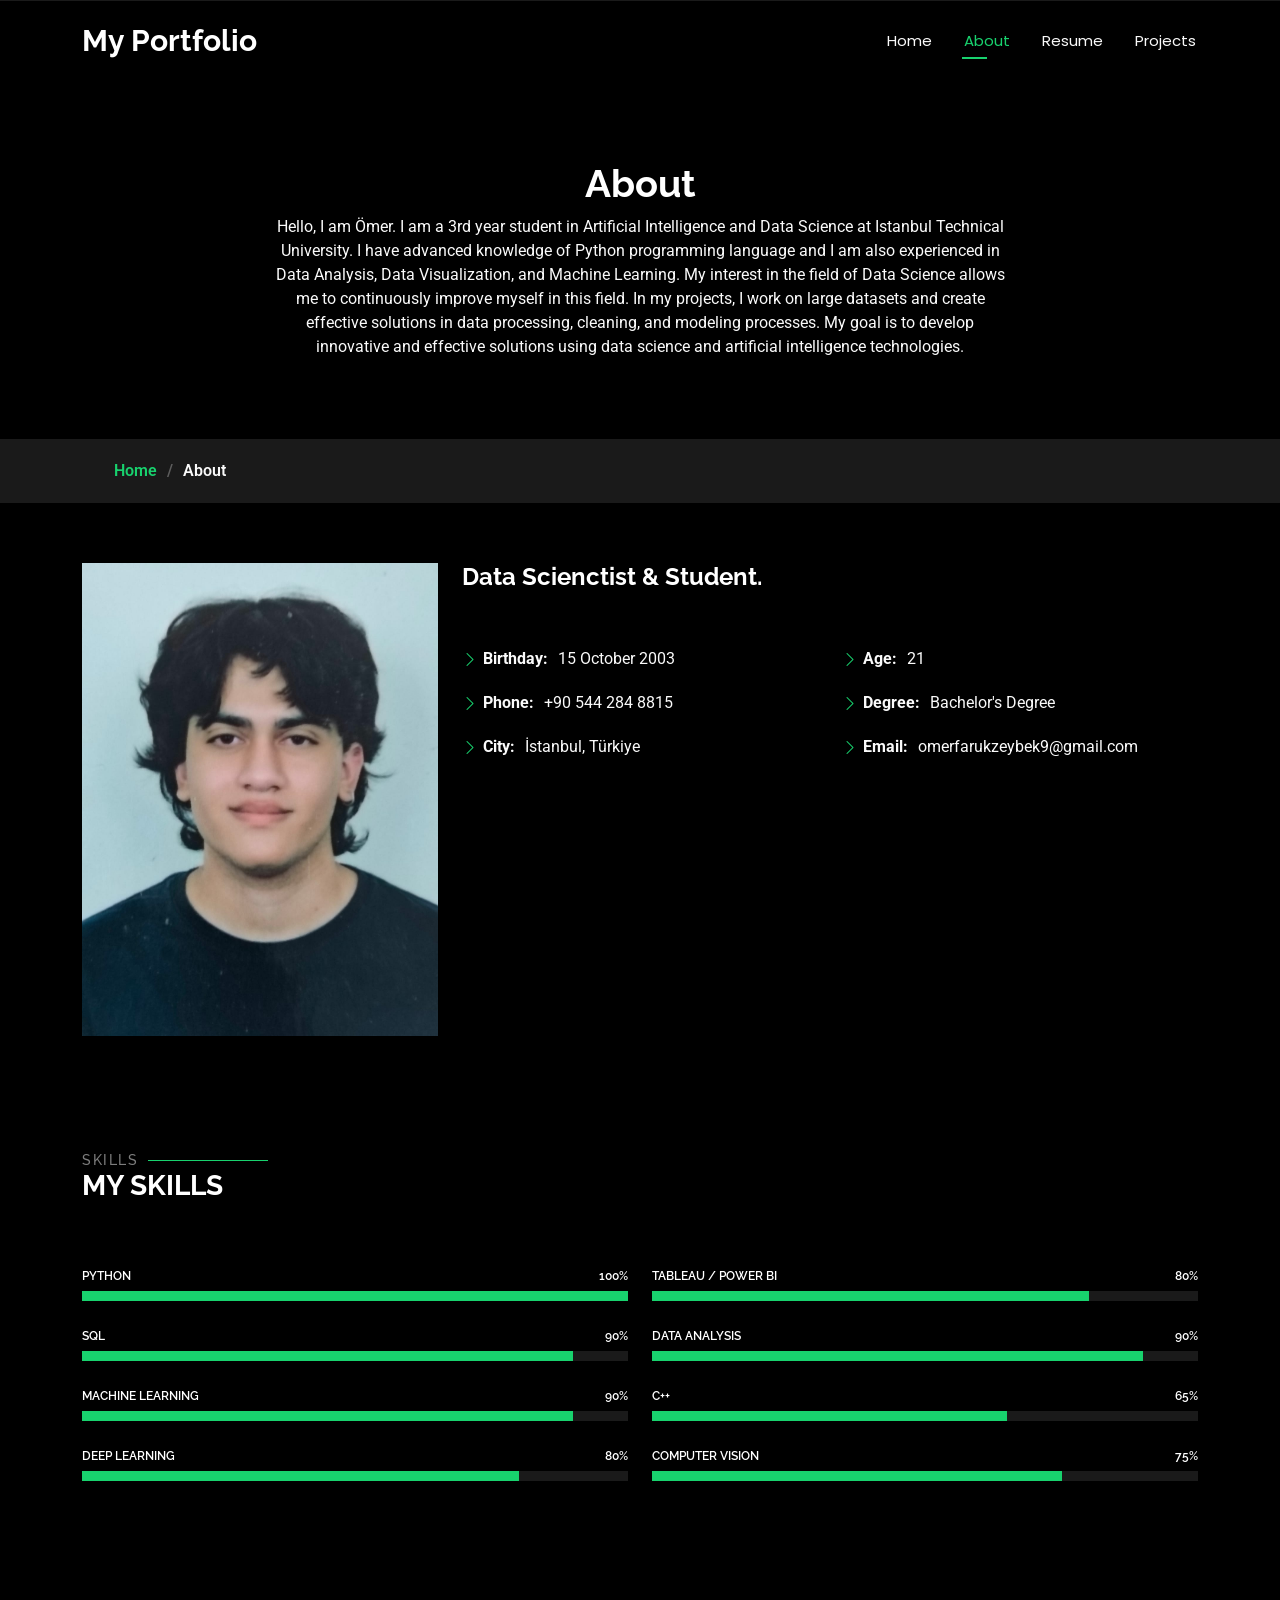
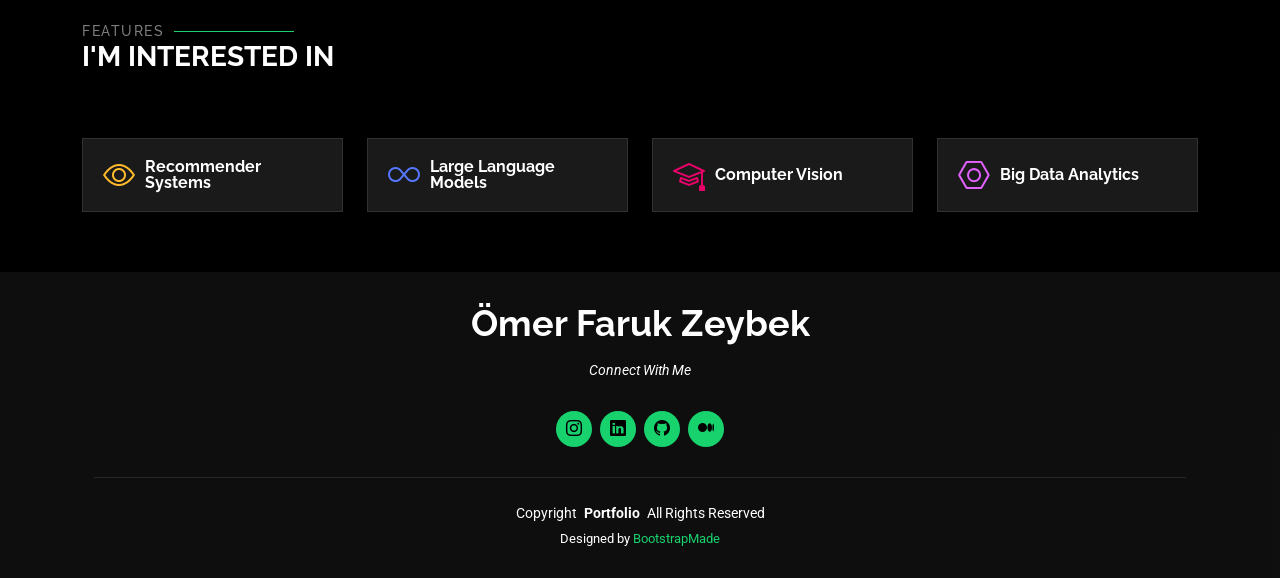
==== commit 4026e10f: "New photo" ====
--- a/about.html
+++ b/about.html
@@ -9,8 +9,8 @@
   <meta name="keywords" content="Omer, Data Science, Artificial Intelligence, Data Analysis, Machine Learning, Python, Project Portfolio, Technology, Software Development, Data Science Projects">
 
   <!-- Favicons -->
-  <link href="assets/img/favicon.png" rel="icon">
-  <link href="assets/img/apple-touch-icon.png" rel="apple-touch-icon">
+  <link href="assets/img/main.png" rel="icon">
+  <link href="assets/img/main.png" rel="apple-touch-icon">
 
   <!-- Fonts -->
   <link href="https://fonts.googleapis.com" rel="preconnect">
@@ -92,7 +92,7 @@
 
         <div class="row gy-4 justify-content-center">
           <div class="col-lg-4">
-            <img src="assets/img/profile-img.jpg" class="img-fluid" alt="">
+            <img src="assets/img/profile-img.png" class="img-fluid" alt="">
           </div>
           <div class="col-lg-8 content">
             <h2>Data Scienctist &amp; Student.</h2>
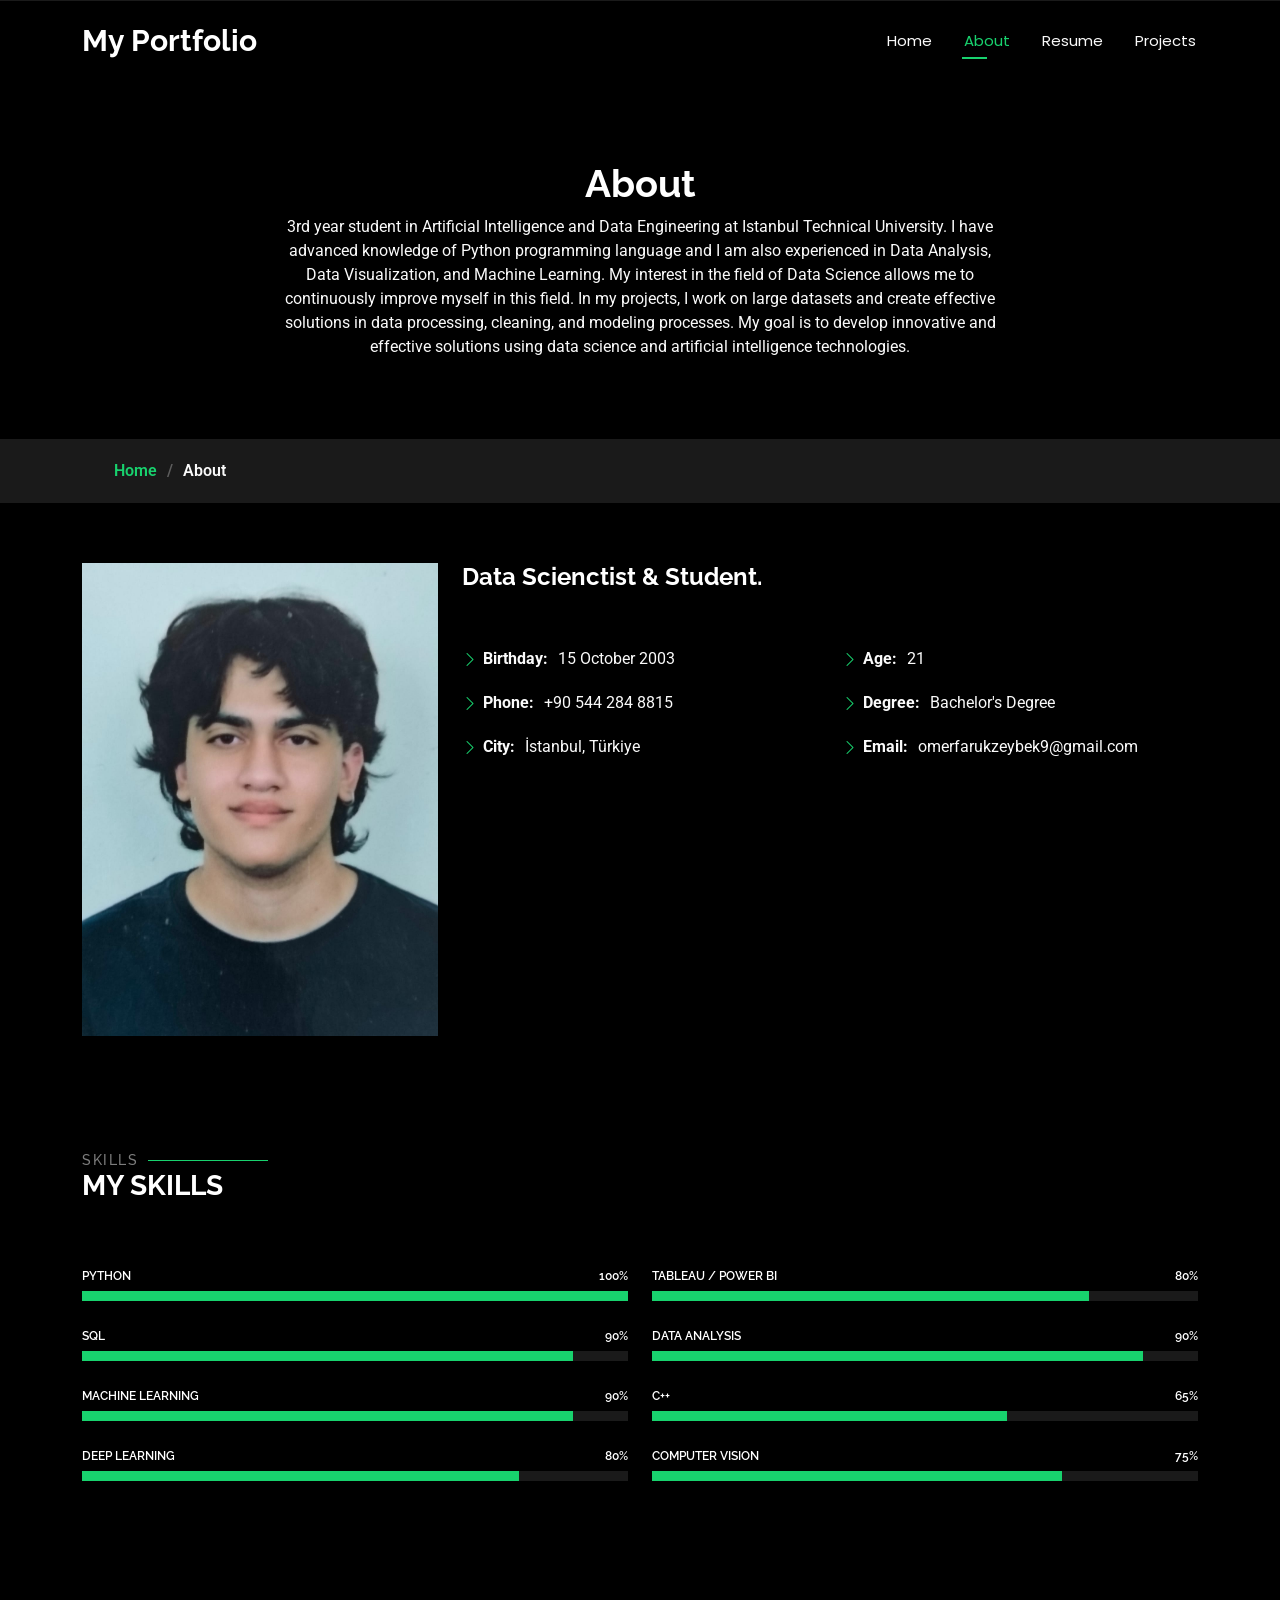
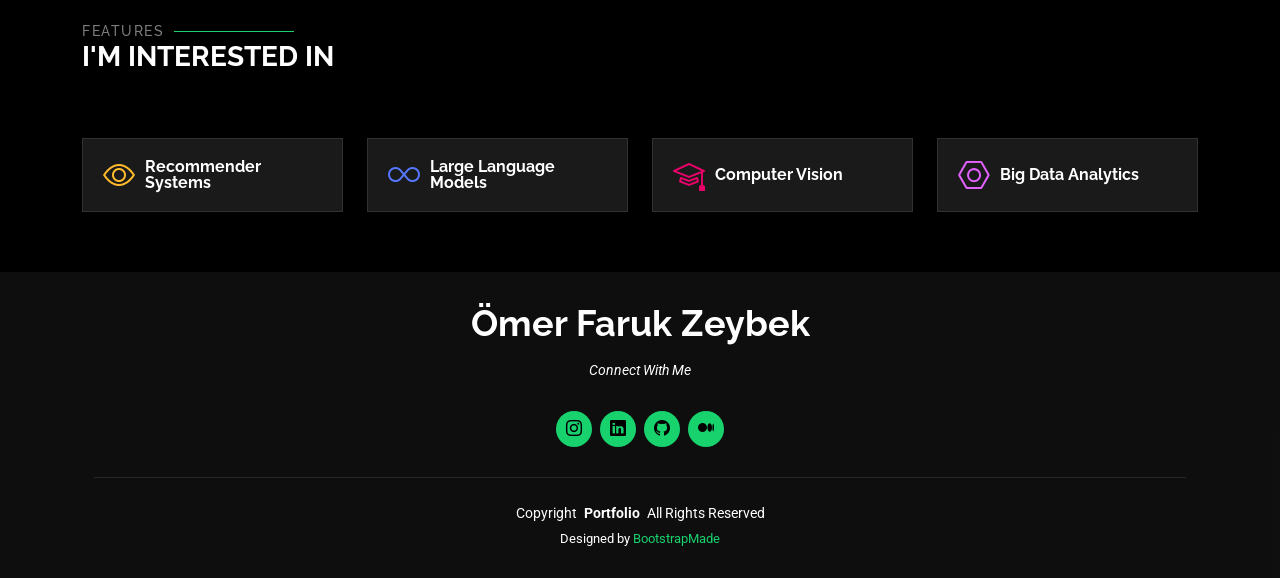
==== commit 6f44b847: "Update about.html" ====
--- a/about.html
+++ b/about.html
@@ -69,7 +69,7 @@
           <div class="row d-flex justify-content-center text-center">
             <div class="col-lg-8">
               <h1>About</h1>
-              <p class="mb-0">Hello, I am Ömer. I am a 3rd year student in Artificial Intelligence and Data Science at Istanbul Technical University. I have advanced knowledge of Python programming language and I am also experienced in Data Analysis, Data Visualization, and Machine Learning.
+              <p class="mb-0">3rd year student in Artificial Intelligence and Data Engineering at Istanbul Technical University. I have advanced knowledge of Python programming language and I am also experienced in Data Analysis, Data Visualization, and Machine Learning.
                 My interest in the field of Data Science allows me to continuously improve myself in this field. In my projects, I work on large datasets and create effective solutions in data processing, cleaning, and modeling processes. My goal is to develop innovative and effective solutions using data science and artificial intelligence technologies.</p>
             </div>
           </div>
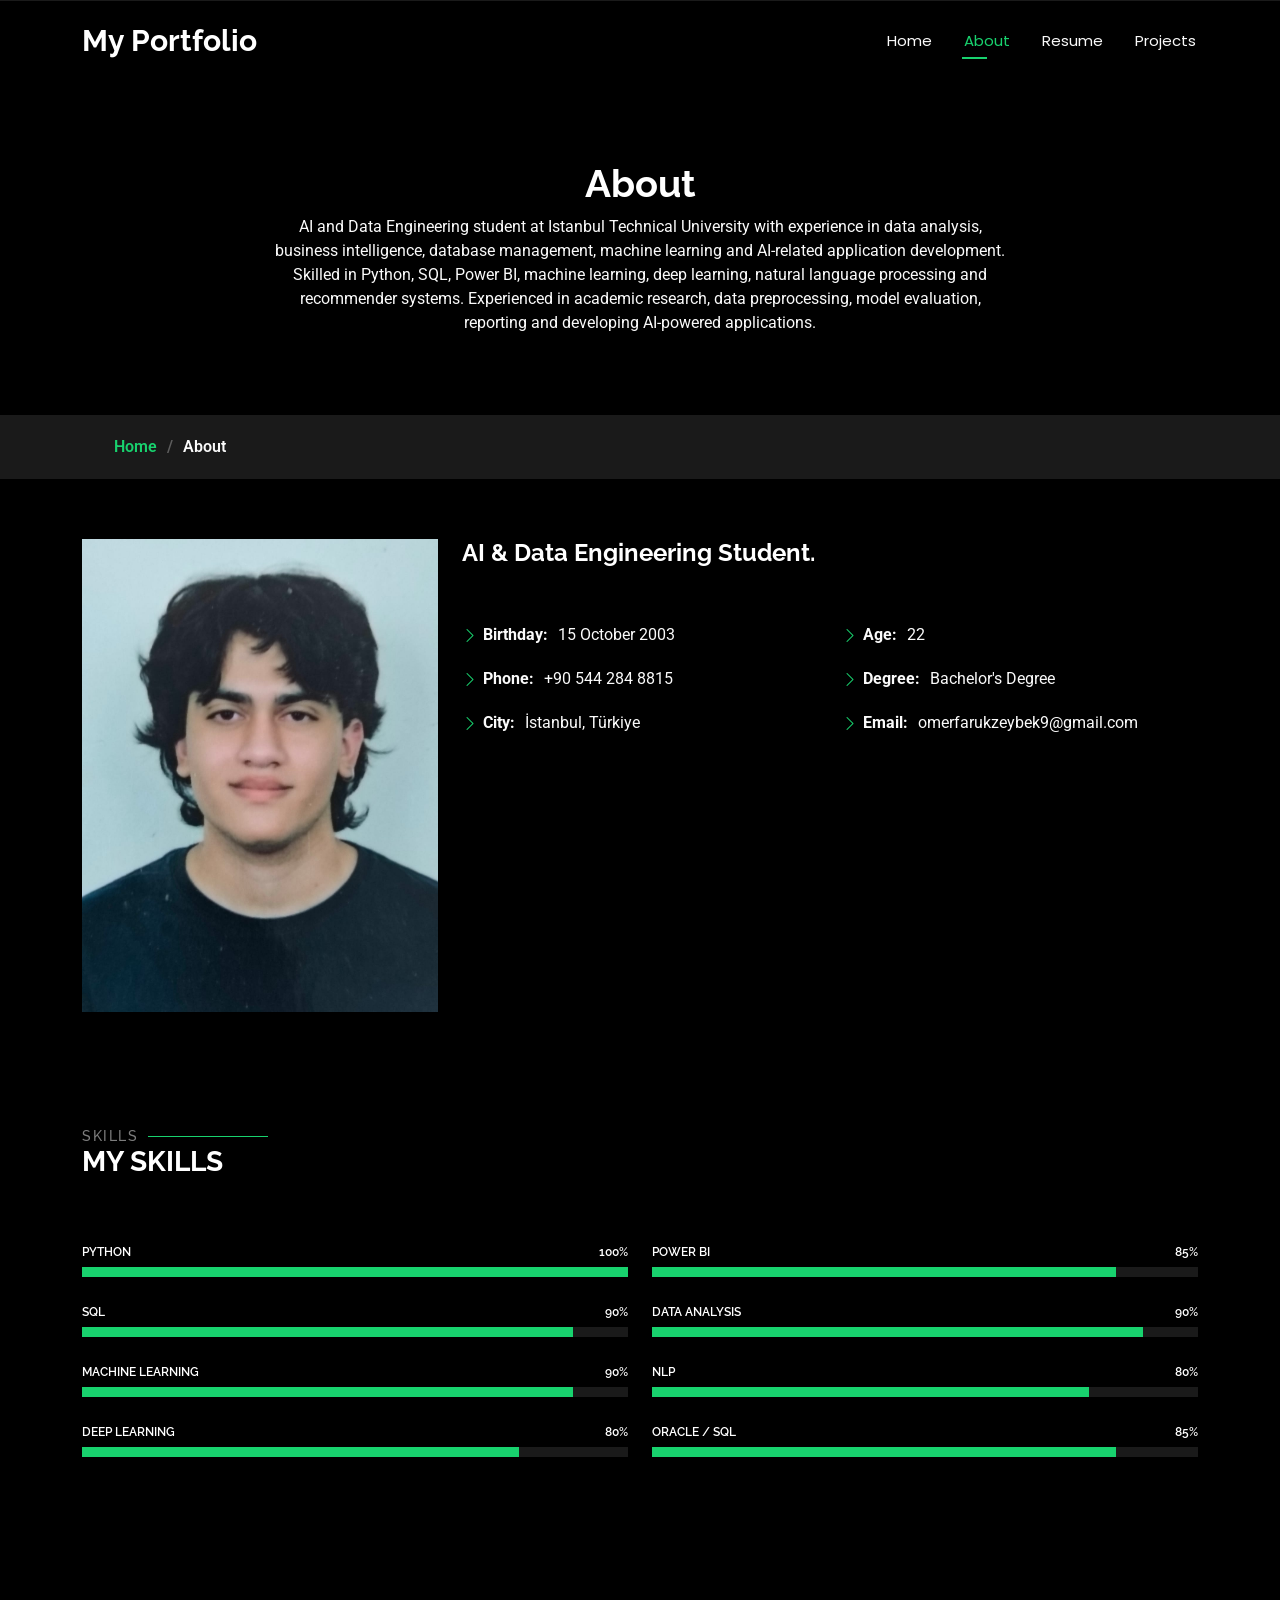
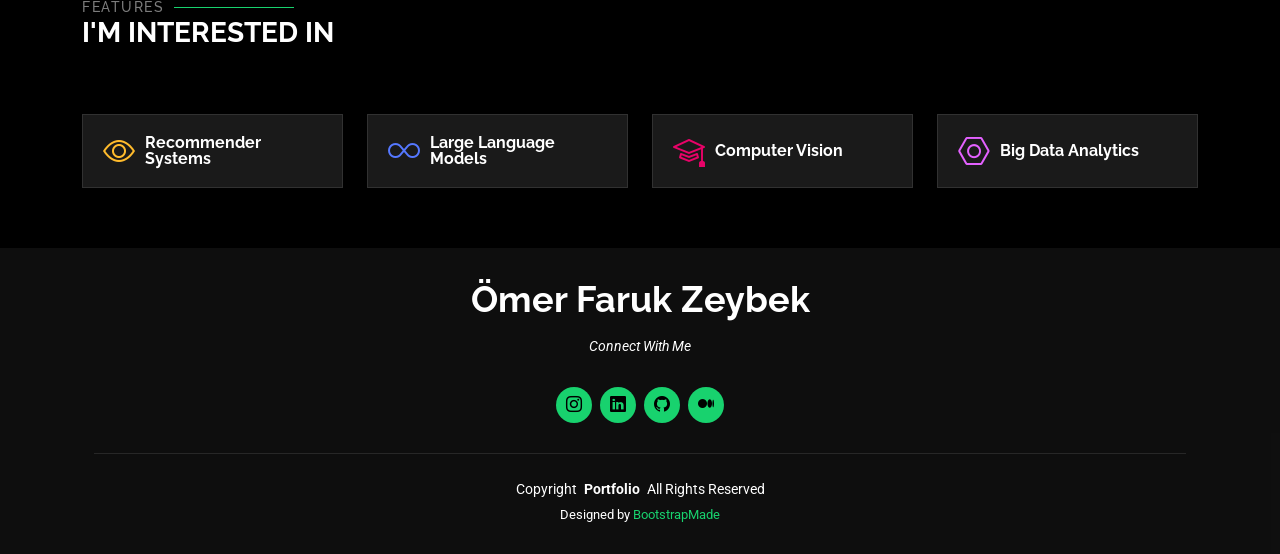
==== commit 2a5d7636: "Updated Portfolio" ====
--- a/about.html
+++ b/about.html
@@ -69,8 +69,7 @@
           <div class="row d-flex justify-content-center text-center">
             <div class="col-lg-8">
               <h1>About</h1>
-              <p class="mb-0">3rd year student in Artificial Intelligence and Data Engineering at Istanbul Technical University. I have advanced knowledge of Python programming language and I am also experienced in Data Analysis, Data Visualization, and Machine Learning.
-                My interest in the field of Data Science allows me to continuously improve myself in this field. In my projects, I work on large datasets and create effective solutions in data processing, cleaning, and modeling processes. My goal is to develop innovative and effective solutions using data science and artificial intelligence technologies.</p>
+              <p class="mb-0">AI and Data Engineering student at Istanbul Technical University with experience in data analysis, business intelligence, database management, machine learning and AI-related application development. Skilled in Python, SQL, Power BI, machine learning, deep learning, natural language processing and recommender systems. Experienced in academic research, data preprocessing, model evaluation, reporting and developing AI-powered applications.</p>
             </div>
           </div>
         </div>
@@ -95,7 +94,7 @@
             <img src="assets/img/profile-img.png" class="img-fluid" alt="">
           </div>
           <div class="col-lg-8 content">
-            <h2>Data Scienctist &amp; Student.</h2>
+            <h2>AI &amp; Data Engineering Student.</h2>
             <p class="fst-italic py-3">
             </p>
             <div class="row">
@@ -108,7 +107,7 @@
               </div>
               <div class="col-lg-6">
                 <ul>
-                  <li><i class="bi bi-chevron-right"></i> <strong>Age:</strong> <span>21</span></li>
+                  <li><i class="bi bi-chevron-right"></i> <strong>Age:</strong> <span>22</span></li>
                   <li><i class="bi bi-chevron-right"></i> <strong>Degree:</strong> <span>Bachelor's Degree</span></li>
                   <li><i class="bi bi-chevron-right"></i> <strong>Email:</strong> <span>omerfarukzeybek9@gmail.com</span></li>
                 </ul>
@@ -168,29 +167,29 @@
           <div class="col-lg-6">
 
             <div class="progress">
-              <span class="skill"><span>Tableau / Power BI</span> <i class="val">80%</i></span>
+              <span class="skill"><span>Power BI</span> <i class="val">85%</i></span>
+              <div class="progress-bar-wrap">
+                <div class="progress-bar" role="progressbar" aria-valuenow="85" aria-valuemin="0" aria-valuemax="100"></div>
+              </div>
+            </div><!-- End Skills Item -->
+
+            <div class="progress">
+              <span class="skill"><span>Data Analysis</span> <i class="val">90%</i></span>
+              <div class="progress-bar-wrap">
+                <div class="progress-bar" role="progressbar" aria-valuenow="90" aria-valuemin="0" aria-valuemax="100"></div>
+              </div>
+            </div><!-- End Skills Item -->
+
+            <div class="progress">
+              <span class="skill"><span>NLP</span> <i class="val">80%</i></span>
               <div class="progress-bar-wrap">
                 <div class="progress-bar" role="progressbar" aria-valuenow="80" aria-valuemin="0" aria-valuemax="100"></div>
               </div>
-            </div><!-- End Skills Item -->
-
-            <div class="progress">
-              <span class="skill"><span>Data Analysis</span> <i class="val">90%</i></span>
-              <div class="progress-bar-wrap">
-                <div class="progress-bar" role="progressbar" aria-valuenow="90" aria-valuemin="0" aria-valuemax="100"></div>
-              </div>
-            </div><!-- End Skills Item -->
-
-            <div class="progress">
-              <span class="skill"><span>C++</span> <i class="val">65%</i></span>
-              <div class="progress-bar-wrap">
-                <div class="progress-bar" role="progressbar" aria-valuenow="65" aria-valuemin="0" aria-valuemax="100"></div>
-              </div>
-            </div>
-            <div class="progress">
-              <span class="skill"><span>Computer Vision</span> <i class="val">75%</i></span>
-              <div class="progress-bar-wrap">
-                <div class="progress-bar" role="progressbar" aria-valuenow="75" aria-valuemin="0" aria-valuemax="100"></div>
+            </div>
+            <div class="progress">
+              <span class="skill"><span>Oracle / SQL</span> <i class="val">85%</i></span>
+              <div class="progress-bar-wrap">
+                <div class="progress-bar" role="progressbar" aria-valuenow="85" aria-valuemin="0" aria-valuemax="100"></div>
               </div>
             </div><!-- End Skills Item -->
 
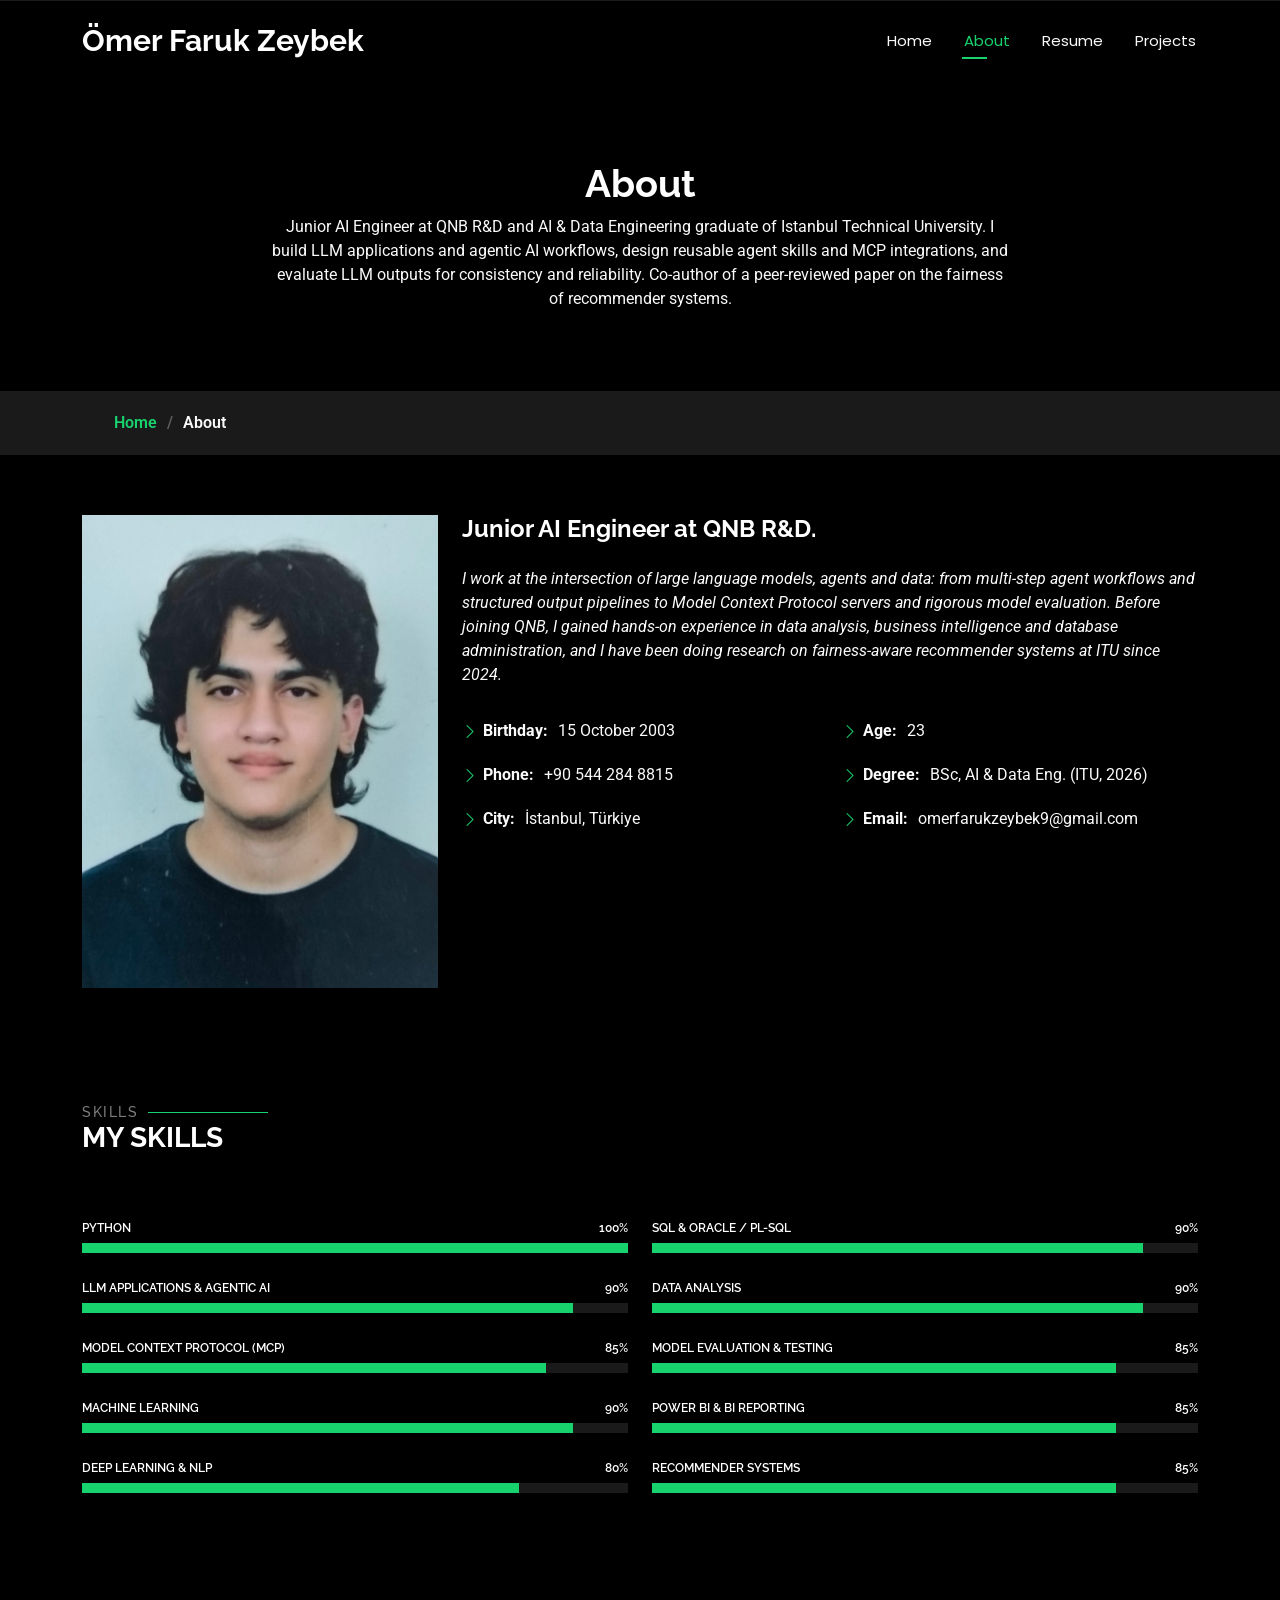
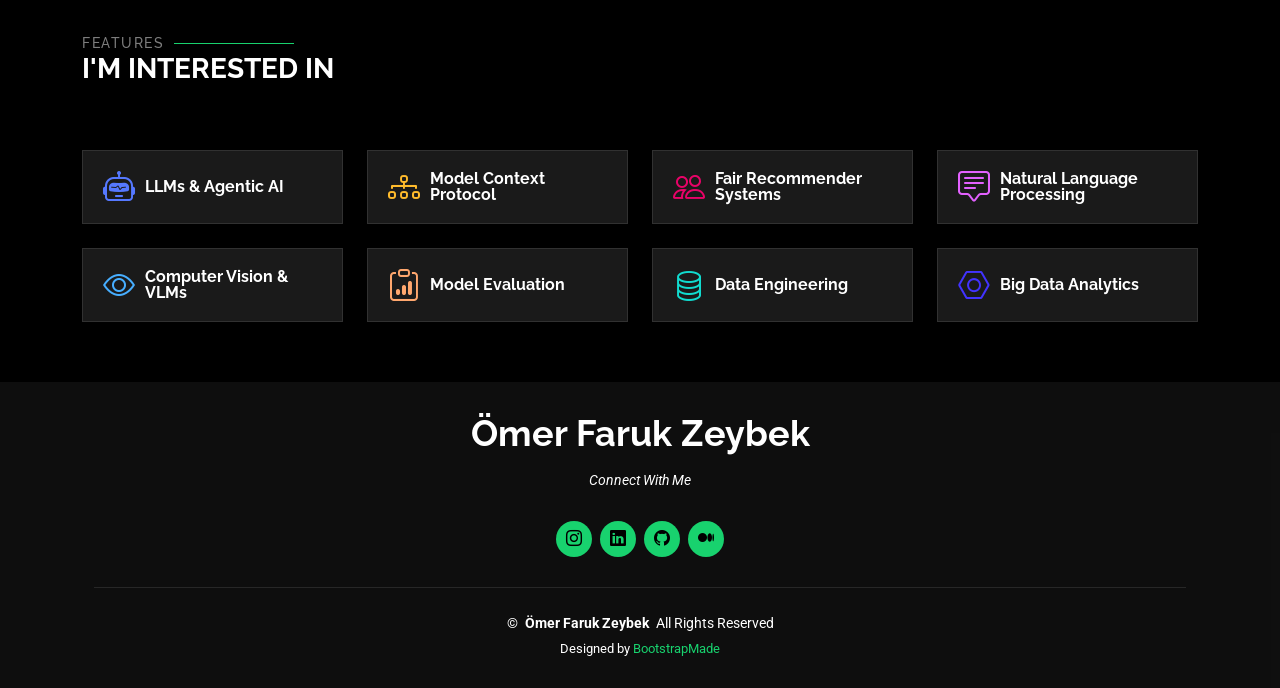
==== commit de11d715: "Update site: Junior AI Engineer at QNB R&D, ITU graduate, publication, recent projects Co-Authored-B" ====
--- a/about.html
+++ b/about.html
@@ -4,9 +4,9 @@
 <head>
   <meta charset="utf-8">
   <meta content="width=device-width, initial-scale=1.0" name="viewport">
-  <title>Omer's Portfolio Website</title>
-  <meta name="description" content="Omer's personal portfolio featuring data science, artificial intelligence projects. Explore detailed information about my professional background, projects, and contact details.">
-  <meta name="keywords" content="Omer, Data Science, Artificial Intelligence, Data Analysis, Machine Learning, Python, Project Portfolio, Technology, Software Development, Data Science Projects">
+  <title>Ömer Faruk Zeybek · AI Engineer</title>
+  <meta name="description" content="Ömer Faruk Zeybek — Junior AI Engineer at QNB R&D and AI & Data Engineering graduate of Istanbul Technical University. LLM applications, agentic AI workflows, MCP integrations and fairness-aware recommender systems research.">
+  <meta name="keywords" content="Ömer Faruk Zeybek, AI Engineer, LLM, Agentic AI, MCP, Model Context Protocol, Machine Learning, NLP, Recommender Systems, Fairness, Istanbul Technical University">
 
   <!-- Favicons -->
   <link href="assets/img/main.png" rel="icon">
@@ -44,7 +44,7 @@
       <a href="index.html" class="logo d-flex align-items-center">
         <!-- Uncomment the line below if you also wish to use an image logo -->
         <!-- <img src="assets/img/logo.png" alt=""> -->
-        <h1 class="sitename">My Portfolio</h1>
+        <h1 class="sitename">Ömer Faruk Zeybek</h1>
       </a>
 
       <nav id="navmenu" class="navmenu">
@@ -69,7 +69,7 @@
           <div class="row d-flex justify-content-center text-center">
             <div class="col-lg-8">
               <h1>About</h1>
-              <p class="mb-0">AI and Data Engineering student at Istanbul Technical University with experience in data analysis, business intelligence, database management, machine learning and AI-related application development. Skilled in Python, SQL, Power BI, machine learning, deep learning, natural language processing and recommender systems. Experienced in academic research, data preprocessing, model evaluation, reporting and developing AI-powered applications.</p>
+              <p class="mb-0">Junior AI Engineer at QNB R&amp;D and AI &amp; Data Engineering graduate of Istanbul Technical University. I build LLM applications and agentic AI workflows, design reusable agent skills and MCP integrations, and evaluate LLM outputs for consistency and reliability. Co-author of a peer-reviewed paper on the fairness of recommender systems.</p>
             </div>
           </div>
         </div>
@@ -94,8 +94,12 @@
             <img src="assets/img/profile-img.png" class="img-fluid" alt="">
           </div>
           <div class="col-lg-8 content">
-            <h2>AI &amp; Data Engineering Student.</h2>
+            <h2>Junior AI Engineer at QNB R&amp;D.</h2>
             <p class="fst-italic py-3">
+              I work at the intersection of large language models, agents and data: from multi-step agent workflows and
+              structured output pipelines to Model Context Protocol servers and rigorous model evaluation. Before joining QNB,
+              I gained hands-on experience in data analysis, business intelligence and database administration, and I have been
+              doing research on fairness-aware recommender systems at ITU since 2024.
             </p>
             <div class="row">
               <div class="col-lg-6">
@@ -107,8 +111,8 @@
               </div>
               <div class="col-lg-6">
                 <ul>
-                  <li><i class="bi bi-chevron-right"></i> <strong>Age:</strong> <span>22</span></li>
-                  <li><i class="bi bi-chevron-right"></i> <strong>Degree:</strong> <span>Bachelor's Degree</span></li>
+                  <li><i class="bi bi-chevron-right"></i> <strong>Age:</strong> <span>23</span></li>
+                  <li><i class="bi bi-chevron-right"></i> <strong>Degree:</strong> <span>BSc, AI &amp; Data Eng. (ITU, 2026)</span></li>
                   <li><i class="bi bi-chevron-right"></i> <strong>Email:</strong> <span>omerfarukzeybek9@gmail.com</span></li>
                 </ul>
               </div>
@@ -140,15 +144,19 @@
               <div class="progress-bar-wrap">
                 <div class="progress-bar" role="progressbar" aria-valuenow="100" aria-valuemin="0" aria-valuemax="100"></div>
               </div>
-            </div><!-- End Skills Item -->
-
-            <div class="progress">
-              <span class="skill"><span>SQL</span> <i class="val">90%</i></span>
+            </div>
+            <div class="progress">
+              <span class="skill"><span>LLM Applications &amp; Agentic AI</span> <i class="val">90%</i></span>
               <div class="progress-bar-wrap">
                 <div class="progress-bar" role="progressbar" aria-valuenow="90" aria-valuemin="0" aria-valuemax="100"></div>
               </div>
-            </div><!-- End Skills Item -->
-
+            </div>
+            <div class="progress">
+              <span class="skill"><span>Model Context Protocol (MCP)</span> <i class="val">85%</i></span>
+              <div class="progress-bar-wrap">
+                <div class="progress-bar" role="progressbar" aria-valuenow="85" aria-valuemin="0" aria-valuemax="100"></div>
+              </div>
+            </div>
             <div class="progress">
               <span class="skill"><span>Machine Learning</span> <i class="val">90%</i></span>
               <div class="progress-bar-wrap">
@@ -156,42 +164,46 @@
               </div>
             </div>
             <div class="progress">
-              <span class="skill"><span>Deep Learning</span> <i class="val">80%</i></span>
+              <span class="skill"><span>Deep Learning &amp; NLP</span> <i class="val">80%</i></span>
               <div class="progress-bar-wrap">
                 <div class="progress-bar" role="progressbar" aria-valuenow="80" aria-valuemin="0" aria-valuemax="100"></div>
               </div>
-            </div><!-- End Skills Item -->
+            </div>
 
           </div>
 
           <div class="col-lg-6">
 
             <div class="progress">
-              <span class="skill"><span>Power BI</span> <i class="val">85%</i></span>
+              <span class="skill"><span>SQL &amp; Oracle / PL-SQL</span> <i class="val">90%</i></span>
+              <div class="progress-bar-wrap">
+                <div class="progress-bar" role="progressbar" aria-valuenow="90" aria-valuemin="0" aria-valuemax="100"></div>
+              </div>
+            </div>
+            <div class="progress">
+              <span class="skill"><span>Data Analysis</span> <i class="val">90%</i></span>
+              <div class="progress-bar-wrap">
+                <div class="progress-bar" role="progressbar" aria-valuenow="90" aria-valuemin="0" aria-valuemax="100"></div>
+              </div>
+            </div>
+            <div class="progress">
+              <span class="skill"><span>Model Evaluation &amp; Testing</span> <i class="val">85%</i></span>
               <div class="progress-bar-wrap">
                 <div class="progress-bar" role="progressbar" aria-valuenow="85" aria-valuemin="0" aria-valuemax="100"></div>
               </div>
-            </div><!-- End Skills Item -->
-
-            <div class="progress">
-              <span class="skill"><span>Data Analysis</span> <i class="val">90%</i></span>
-              <div class="progress-bar-wrap">
-                <div class="progress-bar" role="progressbar" aria-valuenow="90" aria-valuemin="0" aria-valuemax="100"></div>
-              </div>
-            </div><!-- End Skills Item -->
-
-            <div class="progress">
-              <span class="skill"><span>NLP</span> <i class="val">80%</i></span>
-              <div class="progress-bar-wrap">
-                <div class="progress-bar" role="progressbar" aria-valuenow="80" aria-valuemin="0" aria-valuemax="100"></div>
-              </div>
-            </div>
-            <div class="progress">
-              <span class="skill"><span>Oracle / SQL</span> <i class="val">85%</i></span>
+            </div>
+            <div class="progress">
+              <span class="skill"><span>Power BI &amp; BI Reporting</span> <i class="val">85%</i></span>
               <div class="progress-bar-wrap">
                 <div class="progress-bar" role="progressbar" aria-valuenow="85" aria-valuemin="0" aria-valuemax="100"></div>
               </div>
-            </div><!-- End Skills Item -->
+            </div>
+            <div class="progress">
+              <span class="skill"><span>Recommender Systems</span> <i class="val">85%</i></span>
+              <div class="progress-bar-wrap">
+                <div class="progress-bar" role="progressbar" aria-valuenow="85" aria-valuemin="0" aria-valuemax="100"></div>
+              </div>
+            </div>
 
           </div>
 
@@ -216,30 +228,52 @@
 
           <div class="col-lg-3 col-md-4" data-aos="fade-up" data-aos-delay="100">
             <div class="features-item">
-              <i class="bi bi-eye" style="color: #ffbb2c;"></i>
-              <h3><a href="" class="stretched-link">Recommender Systems</a></h3>
-            </div>
-          </div><!-- End Feature Item -->
-
+              <i class="bi bi-robot" style="color: #5578ff;"></i>
+              <h3>LLMs &amp; Agentic AI</h3>
+            </div>
+          </div>
           <div class="col-lg-3 col-md-4" data-aos="fade-up" data-aos-delay="200">
             <div class="features-item">
-              <i class="bi bi-infinity" style="color: #5578ff;"></i>
-              <h3><a href="" class="stretched-link">Large Language Models</a></h3>
-            </div>
-          </div><!-- End Feature Item -->
-
+              <i class="bi bi-diagram-3" style="color: #ffbb2c;"></i>
+              <h3>Model Context Protocol</h3>
+            </div>
+          </div>
           <div class="col-lg-3 col-md-4" data-aos="fade-up" data-aos-delay="300">
             <div class="features-item">
-              <i class="bi bi-mortarboard" style="color: #e80368;"></i>
-              <h3><a href="" class="stretched-link">Computer Vision</a></h3>
-            </div>
-          </div><!-- End Feature Item -->
+              <i class="bi bi-people" style="color: #e80368;"></i>
+              <h3>Fair Recommender Systems</h3>
+            </div>
+          </div>
           <div class="col-lg-3 col-md-4" data-aos="fade-up" data-aos-delay="400">
             <div class="features-item">
-              <i class="bi bi-nut" style="color: #e361ff;"></i>
-              <h3><a href="" class="stretched-link">Big Data Analytics</a></h3>
-            </div>
-          </div><!-- End Feature Item -->
+              <i class="bi bi-chat-square-text" style="color: #e361ff;"></i>
+              <h3>Natural Language Processing</h3>
+            </div>
+          </div>
+          <div class="col-lg-3 col-md-4" data-aos="fade-up" data-aos-delay="100">
+            <div class="features-item">
+              <i class="bi bi-eye" style="color: #47aeff;"></i>
+              <h3>Computer Vision &amp; VLMs</h3>
+            </div>
+          </div>
+          <div class="col-lg-3 col-md-4" data-aos="fade-up" data-aos-delay="200">
+            <div class="features-item">
+              <i class="bi bi-clipboard-data" style="color: #ffa76e;"></i>
+              <h3>Model Evaluation</h3>
+            </div>
+          </div>
+          <div class="col-lg-3 col-md-4" data-aos="fade-up" data-aos-delay="300">
+            <div class="features-item">
+              <i class="bi bi-database" style="color: #11dbcf;"></i>
+              <h3>Data Engineering</h3>
+            </div>
+          </div>
+          <div class="col-lg-3 col-md-4" data-aos="fade-up" data-aos-delay="400">
+            <div class="features-item">
+              <i class="bi bi-nut" style="color: #4233ff;"></i>
+              <h3>Big Data Analytics</h3>
+            </div>
+          </div>
         </div>
 
       </div>
@@ -260,7 +294,7 @@
       </div>
       <div class="container">
         <div class="copyright">
-          <span>Copyright</span> <strong class="px-1 sitename">Portfolio</strong> <span>All Rights Reserved</span>
+          <span>©</span> <strong class="px-1 sitename">Ömer Faruk Zeybek</strong> <span>All Rights Reserved</span>
         </div>
         <div class="credits">
           Designed by <a href="https://bootstrapmade.com/">BootstrapMade</a>
--- a/assets/css/main.css
+++ b/assets/css/main.css
@@ -747,6 +747,12 @@
   background-color: var(--accent-color);
 }
 
+.hero p.hero-subtitle {
+  margin-top: 14px;
+  font-size: 17px;
+  opacity: 0.85;
+}
+
 @media (max-width: 768px) {
   .hero h2 {
     font-size: 32px;
@@ -754,6 +760,10 @@
 
   .hero p {
     font-size: 20px;
+  }
+
+  .hero p.hero-subtitle {
+    font-size: 15px;
   }
 }
 
